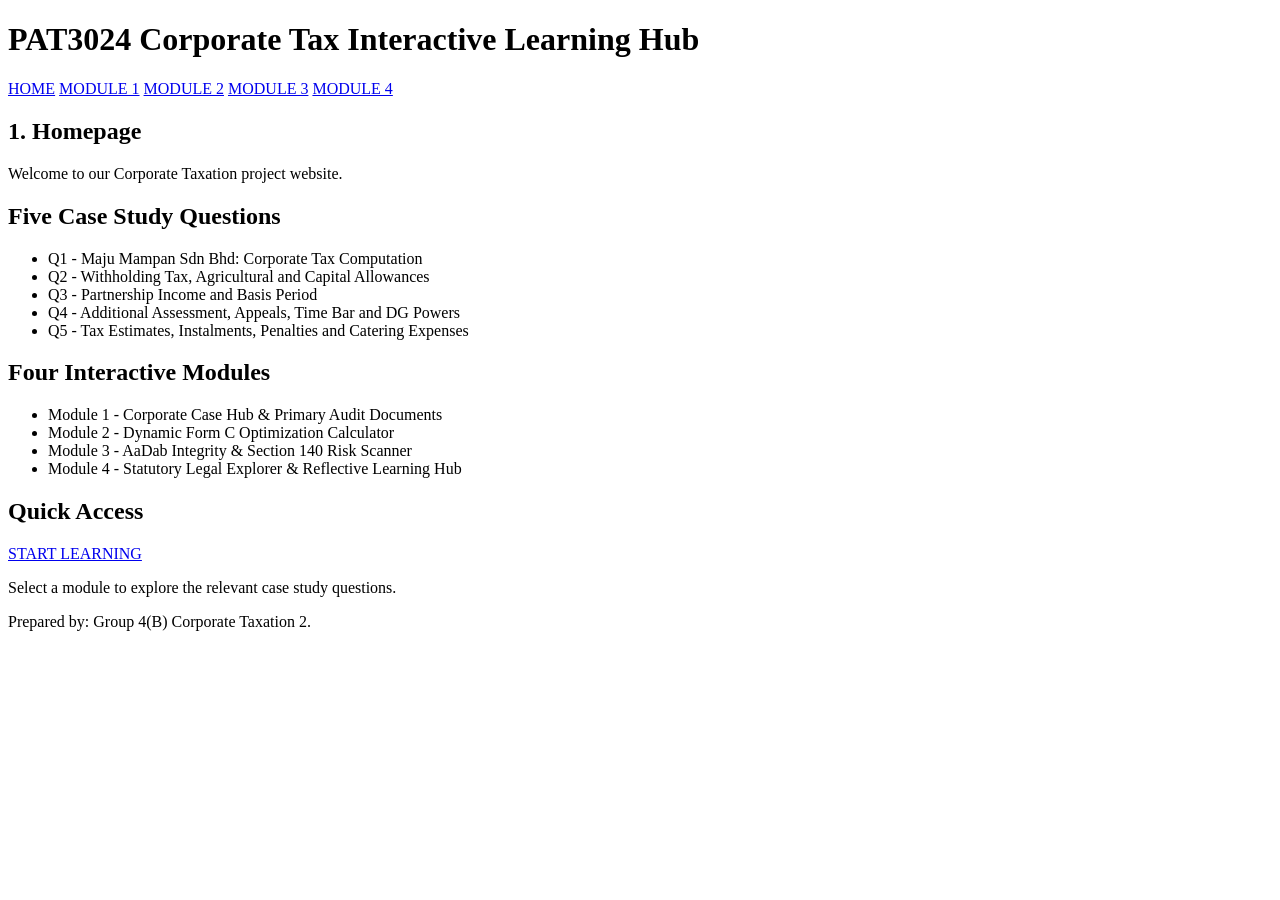
==== index.html @ 054e565c "Create Homepage Structure" ====
<!DOCTYPE html>
<html lang="en">
<head>
    <meta charset="UTF-8">
    <meta name="viewport" content="width=device-width, initial-scale=1.0">

    <title>PAT3024 Corporate Tax Interactive Learning Hub</title>

</head>
<body>

    <!-- Website Header -->
    <header>
        <h1>PAT3024 Corporate Tax Interactive Learning Hub</h1>
    </header>

    <!-- Navigation Menu -->
    <nav>
        <a href="index.html">HOME</a>
        <a href="case-hub.html">MODULE 1</a>
        <a href="calculator.html">MODULE 2</a>
        <a href="risk-scanner.html">MODULE 3</a>
        <a href="legal-explorer.html">MODULE 4</a>
    </nav>

    <!-- Homepage Introduction -->
    <main>

        <section id="welcome">
            <h2>1. Homepage</h2>
            <p>Welcome to our Corporate Taxation project website.</p>
        </section>

        <!-- Five Case Study Questions -->
        <section id="case-questions">
            <h2>Five Case Study Questions</h2>

            <ul>
                <li>Q1 - Maju Mampan Sdn Bhd: Corporate Tax Computation</li>
                <li>Q2 - Withholding Tax, Agricultural and Capital Allowances</li>
                <li>Q3 - Partnership Income and Basis Period</li>
                <li>Q4 - Additional Assessment, Appeals, Time Bar and DG Powers</li>
                <li>Q5 - Tax Estimates, Instalments, Penalties and Catering Expenses</li>
            </ul>
        </section>

        <!-- Four Interactive Modules -->
        <section id="interactive-modules">
            <h2>Four Interactive Modules</h2>

            <ul>
                <li>Module 1 - Corporate Case Hub & Primary Audit Documents</li>
                <li>Module 2 - Dynamic Form C Optimization Calculator</li>
                <li>Module 3 - AaDab Integrity & Section 140 Risk Scanner</li>
                <li>Module 4 - Statutory Legal Explorer & Reflective Learning Hub</li>
            </ul>
        </section>

        <!-- Quick Access -->
        <section id="quick-access">
            <h2>Quick Access</h2>

            <p>
                <a href="case-hub.html">START LEARNING</a>
            </p>

            <p>Select a module to explore the relevant case study questions.</p>
        </section>

    </main>

    <!-- Website Footer -->
    <footer>
        <p>Prepared by: Group 4(B) Corporate Taxation 2.</p>
    </footer>

</body>
</html>
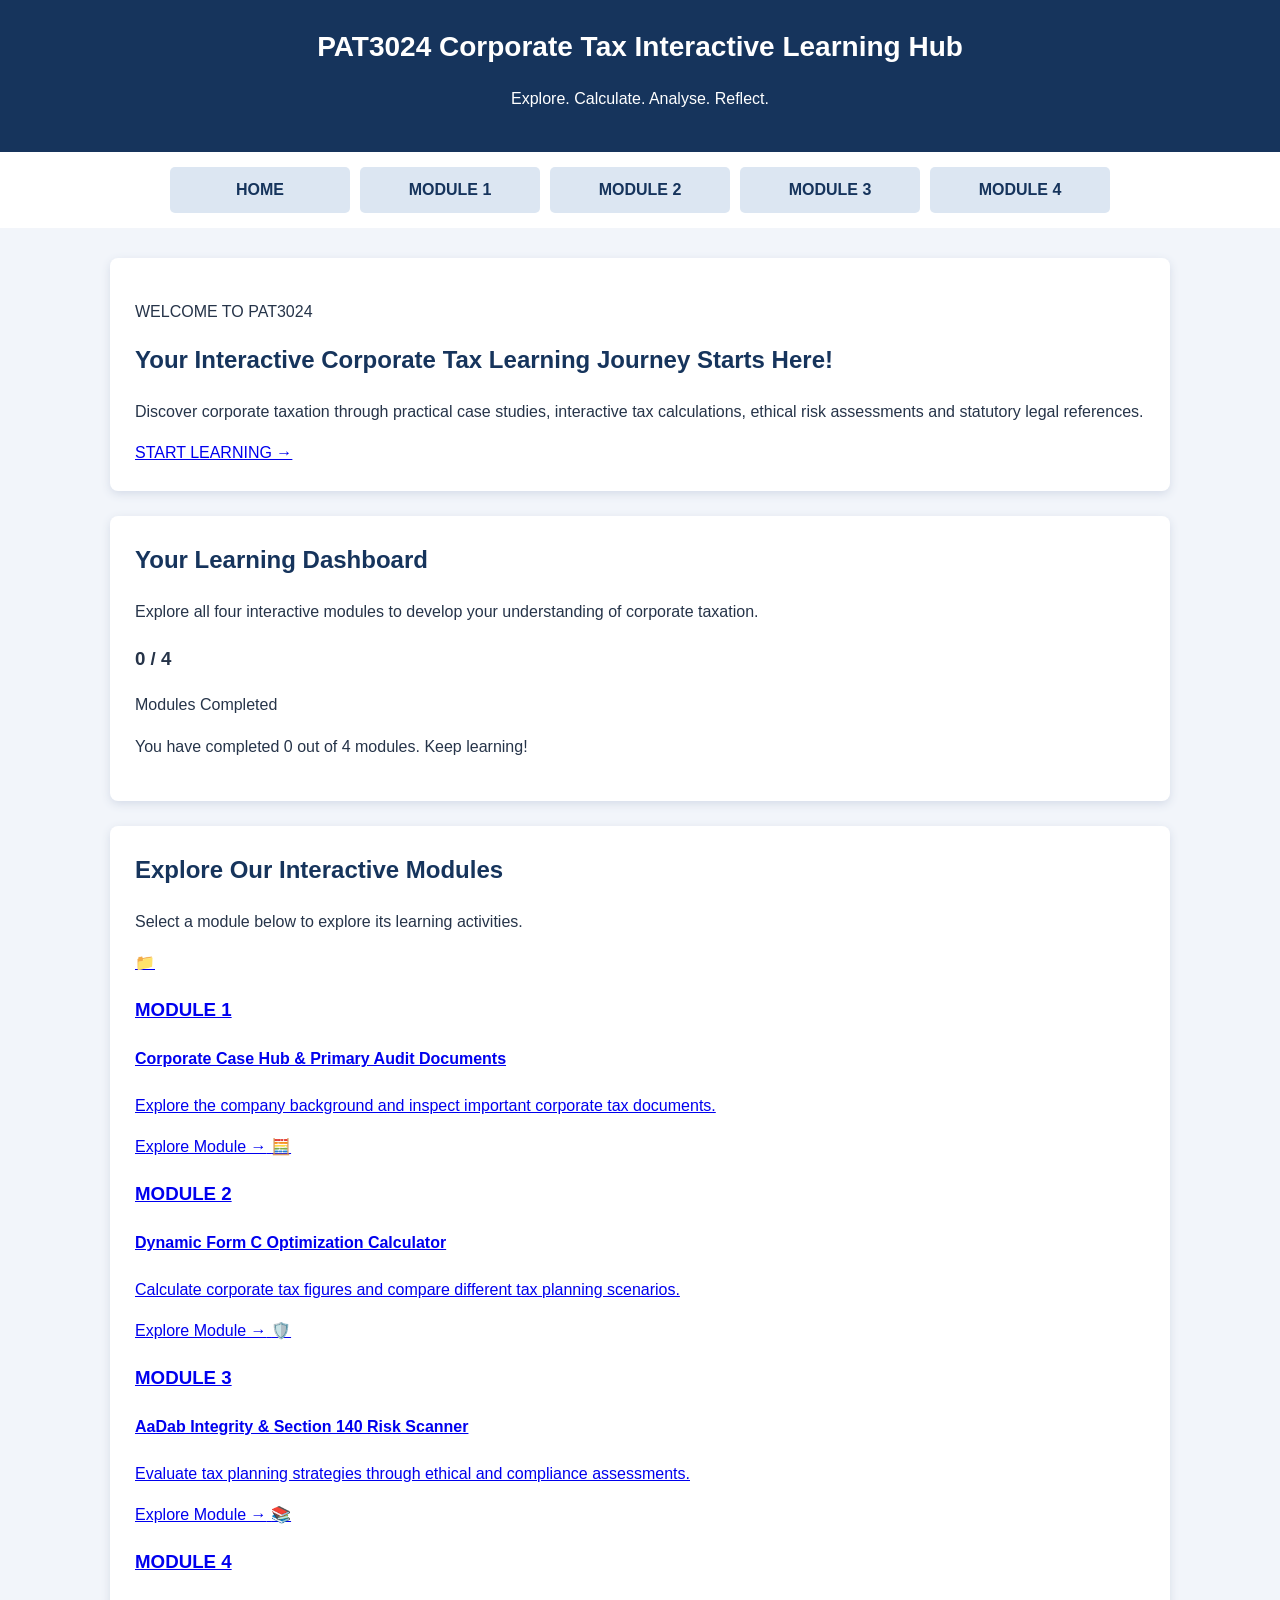
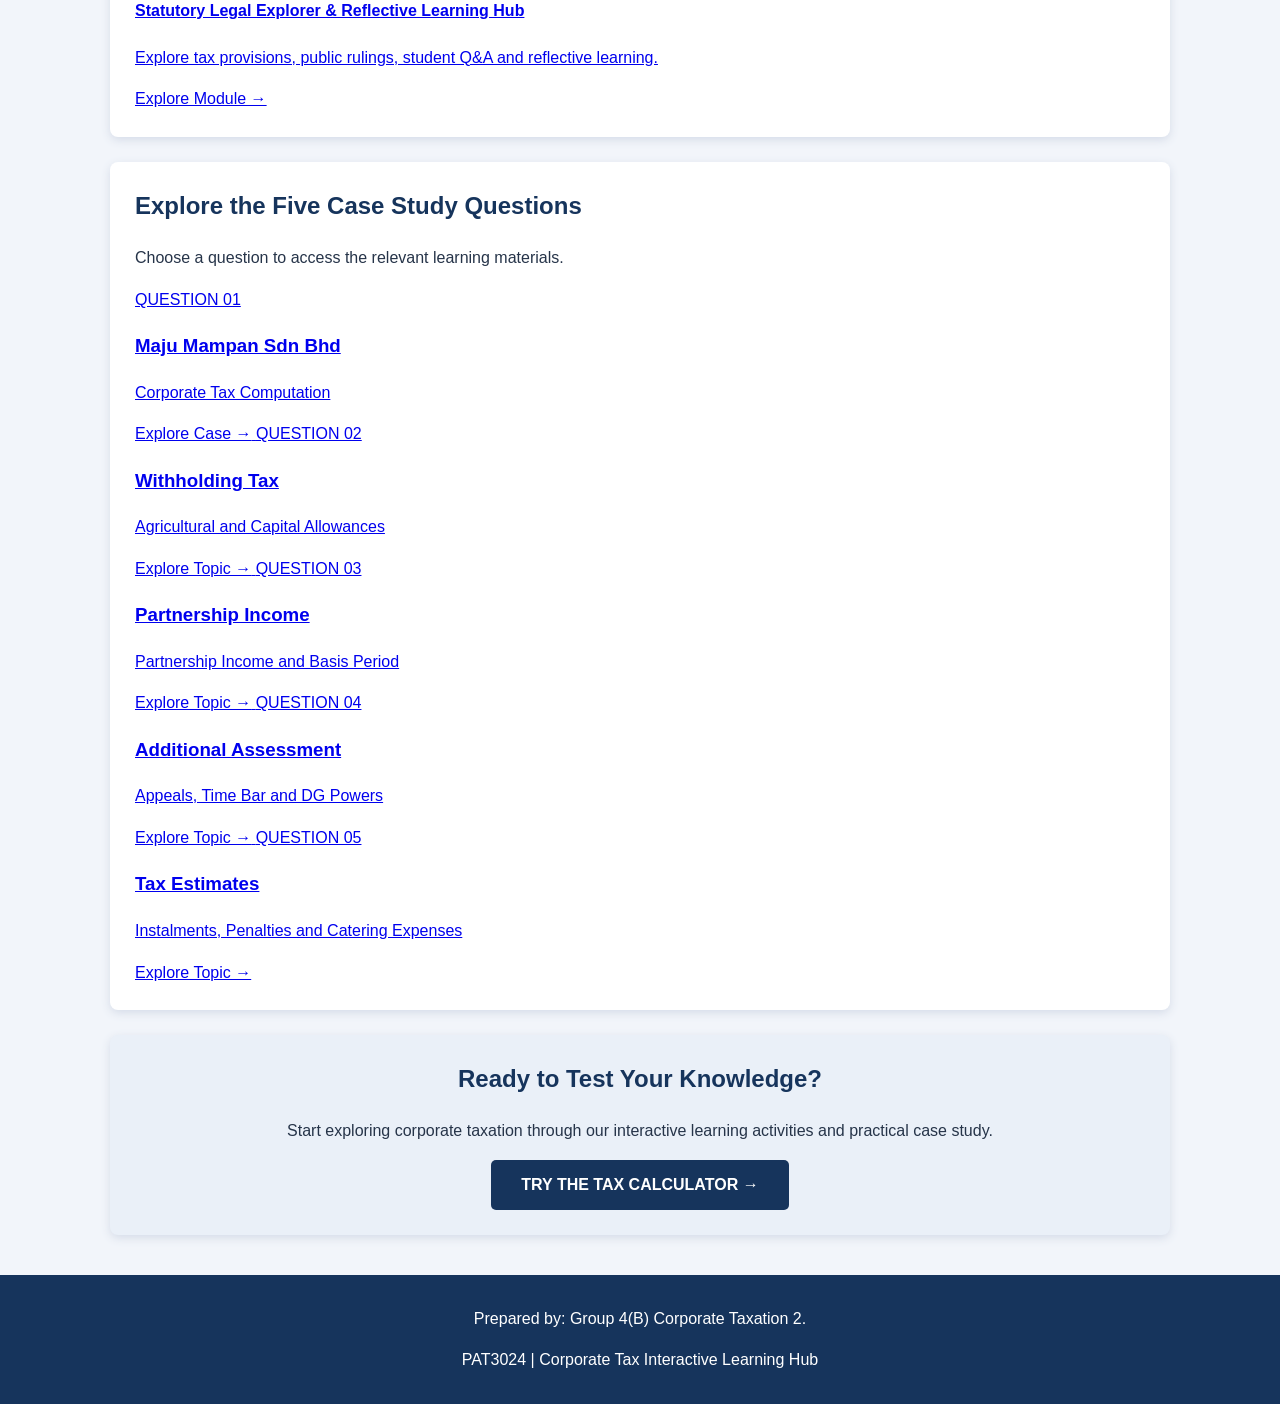
==== commit b82a114e: "Update index.html" ====
--- a/index.html
+++ b/index.html
@@ -6,13 +6,15 @@
     <meta name="viewport" content="width=device-width, initial-scale=1.0">
 
     <title>PAT3024 Corporate Tax Interactive Learning Hub</title>
-
+    <link rel="stylesheet" href="style.css">
 </head>
+
 <body>
 
     <!-- Website Header -->
     <header>
         <h1>PAT3024 Corporate Tax Interactive Learning Hub</h1>
+        <p>Explore. Calculate. Analyse. Reflect.</p>
     </header>
 
     <!-- Navigation Menu -->
@@ -24,56 +26,224 @@
         <a href="legal-explorer.html">MODULE 4</a>
     </nav>
 
-    <!-- Homepage Introduction -->
     <main>
 
-        <section id="welcome">
-            <h2>1. Homepage</h2>
-            <p>Welcome to our Corporate Taxation project website.</p>
-        </section>
+        <!-- Welcome Section -->
+        <section id="welcome" class="hero-section">
+
+            <p class="welcome-label">WELCOME TO PAT3024</p>
+
+            <h2>Your Interactive Corporate Tax Learning Journey Starts Here!</h2>
+
+            <p>
+                Discover corporate taxation through practical case studies,
+                interactive tax calculations, ethical risk assessments and
+                statutory legal references.
+            </p>
+
+            <a href="case-hub.html" class="main-button">
+                START LEARNING →
+            </a>
+
+        </section>
+
+
+        <!-- Learning Progress -->
+        <section id="learning-progress">
+
+            <h2>Your Learning Dashboard</h2>
+
+            <p>Explore all four interactive modules to develop your
+            understanding of corporate taxation.</p>
+
+            <div class="progress-summary">
+
+                <div class="progress-number">
+                    <h3 id="completed-count">0 / 4</h3>
+                    <p>Modules Completed</p>
+                </div>
+
+                <div class="progress-details">
+
+                    <div class="progress-bar">
+                        <div id="progress-fill"></div>
+                    </div>
+
+                    <p id="progress-message">
+                        Your learning journey is waiting to begin!
+                    </p>
+
+                </div>
+
+            </div>
+
+        </section>
+
+
+        <!-- Four Interactive Modules -->
+        <section id="interactive-modules">
+
+            <h2>Explore Our Interactive Modules</h2>
+
+            <p>Select a module below to explore its learning activities.</p>
+
+            <div class="module-grid">
+
+                <a href="case-hub.html" class="module-card">
+                    <span class="module-icon">📁</span>
+                    <h3>MODULE 1</h3>
+                    <h4>Corporate Case Hub & Primary Audit Documents</h4>
+                    <p>Explore the company background and inspect
+                    important corporate tax documents.</p>
+                    <span class="module-link">Explore Module →</span>
+                </a>
+
+
+                <a href="calculator.html" class="module-card">
+                    <span class="module-icon">🧮</span>
+                    <h3>MODULE 2</h3>
+                    <h4>Dynamic Form C Optimization Calculator</h4>
+                    <p>Calculate corporate tax figures and compare
+                    different tax planning scenarios.</p>
+                    <span class="module-link">Explore Module →</span>
+                </a>
+
+
+                <a href="risk-scanner.html" class="module-card">
+                    <span class="module-icon">🛡️</span>
+                    <h3>MODULE 3</h3>
+                    <h4>AaDab Integrity & Section 140 Risk Scanner</h4>
+                    <p>Evaluate tax planning strategies through
+                    ethical and compliance assessments.</p>
+                    <span class="module-link">Explore Module →</span>
+                </a>
+
+
+                <a href="legal-explorer.html" class="module-card">
+                    <span class="module-icon">📚</span>
+                    <h3>MODULE 4</h3>
+                    <h4>Statutory Legal Explorer & Reflective Learning Hub</h4>
+                    <p>Explore tax provisions, public rulings,
+                    student Q&A and reflective learning.</p>
+                    <span class="module-link">Explore Module →</span>
+                </a>
+
+            </div>
+
+        </section>
+
 
         <!-- Five Case Study Questions -->
         <section id="case-questions">
-            <h2>Five Case Study Questions</h2>
-
-            <ul>
-                <li>Q1 - Maju Mampan Sdn Bhd: Corporate Tax Computation</li>
-                <li>Q2 - Withholding Tax, Agricultural and Capital Allowances</li>
-                <li>Q3 - Partnership Income and Basis Period</li>
-                <li>Q4 - Additional Assessment, Appeals, Time Bar and DG Powers</li>
-                <li>Q5 - Tax Estimates, Instalments, Penalties and Catering Expenses</li>
-            </ul>
-        </section>
-
-        <!-- Four Interactive Modules -->
-        <section id="interactive-modules">
-            <h2>Four Interactive Modules</h2>
-
-            <ul>
-                <li>Module 1 - Corporate Case Hub & Primary Audit Documents</li>
-                <li>Module 2 - Dynamic Form C Optimization Calculator</li>
-                <li>Module 3 - AaDab Integrity & Section 140 Risk Scanner</li>
-                <li>Module 4 - Statutory Legal Explorer & Reflective Learning Hub</li>
-            </ul>
-        </section>
+
+            <h2>Explore the Five Case Study Questions</h2>
+
+            <p>Choose a question to access the relevant learning materials.</p>
+
+            <div class="question-grid">
+
+                <a href="case-hub.html" class="question-card">
+                    <span>QUESTION 01</span>
+                    <h3>Maju Mampan Sdn Bhd</h3>
+                    <p>Corporate Tax Computation</p>
+                    <span class="question-link">Explore Case →</span>
+                </a>
+
+                <a href="legal-explorer.html" class="question-card">
+                    <span>QUESTION 02</span>
+                    <h3>Withholding Tax</h3>
+                    <p>Agricultural and Capital Allowances</p>
+                    <span class="question-link">Explore Topic →</span>
+                </a>
+
+                <a href="legal-explorer.html" class="question-card">
+                    <span>QUESTION 03</span>
+                    <h3>Partnership Income</h3>
+                    <p>Partnership Income and Basis Period</p>
+                    <span class="question-link">Explore Topic →</span>
+                </a>
+
+                <a href="legal-explorer.html" class="question-card">
+                    <span>QUESTION 04</span>
+                    <h3>Additional Assessment</h3>
+                    <p>Appeals, Time Bar and DG Powers</p>
+                    <span class="question-link">Explore Topic →</span>
+                </a>
+
+                <a href="legal-explorer.html" class="question-card">
+                    <span>QUESTION 05</span>
+                    <h3>Tax Estimates</h3>
+                    <p>Instalments, Penalties and Catering Expenses</p>
+                    <span class="question-link">Explore Topic →</span>
+                </a>
+
+            </div>
+
+        </section>
+
 
         <!-- Quick Access -->
         <section id="quick-access">
-            <h2>Quick Access</h2>
+
+            <h2>Ready to Test Your Knowledge?</h2>
 
             <p>
-                <a href="case-hub.html">START LEARNING</a>
+                Start exploring corporate taxation through our interactive
+                learning activities and practical case study.
             </p>
 
-            <p>Select a module to explore the relevant case study questions.</p>
+            <a href="calculator.html" class="main-button">
+                TRY THE TAX CALCULATOR →
+            </a>
+
         </section>
 
     </main>
+
 
     <!-- Website Footer -->
     <footer>
         <p>Prepared by: Group 4(B) Corporate Taxation 2.</p>
+        <p>PAT3024 | Corporate Tax Interactive Learning Hub</p>
     </footer>
+
+
+    <!-- Homepage Learning Progress Script -->
+    <script>
+
+        function updateProgress() {
+
+            let completed = JSON.parse(
+                localStorage.getItem("pat3024_completed_modules") || "[]"
+            );
+
+            completed = completed.filter(
+                (module, index, array) =>
+                    ["module1", "module2", "module3", "module4"].includes(module)
+                    && array.indexOf(module) === index
+            );
+
+            const totalModules = 4;
+
+            const percentage = (completed.length / totalModules) * 100;
+
+            document.getElementById("completed-count").textContent =
+                completed.length + " / " + totalModules;
+
+            document.getElementById("progress-fill").style.width =
+                percentage + "%";
+
+            document.getElementById("progress-message").textContent =
+                completed.length === 4
+                    ? "Congratulations! You have completed all four modules!"
+                    : "You have completed " + completed.length +
+                      " out of 4 modules. Keep learning!";
+
+        }
+
+        updateProgress();
+
+    </script>
 
 </body>
 </html>
--- a/style.css
+++ b/style.css
@@ -0,0 +1,618 @@
+
+/* GENERAL WEBSITE DESIGN */
+* {
+    box-sizing: border-box;
+}
+
+body {
+    font-family: Arial, sans-serif;
+    background-color: #f2f5fa;
+    color: #263449;
+    margin: 0;
+    padding: 0;
+    line-height: 1.6;
+}
+
+/* WEBSITE HEADER */
+header {
+    background-color: #16345c;
+    color: white;
+    text-align: center;
+    padding: 25px 15px;
+}
+
+header h1 {
+    margin: 0;
+    font-size: 28px;
+}
+
+/* NAVIGATION MENU */
+nav {
+    display: flex;
+    justify-content: center;
+    flex-wrap: wrap;
+    gap: 10px;
+    padding: 15px;
+    background-color: white;
+}
+
+nav a {
+    background-color: #dce6f2;
+    color: #16345c;
+    text-decoration: none;
+    text-align: center;
+    font-weight: bold;
+    padding: 10px 25px;
+    border-radius: 5px;
+    flex: 1;
+    max-width: 180px;
+}
+
+nav a:hover {
+    background-color: #2475c7;
+    color: white;
+}
+
+/* MAIN CONTENT */
+main {
+    max-width: 1100px;
+    margin: 30px auto;
+    padding: 0 20px;
+}
+
+section {
+    background-color: white;
+    padding: 25px;
+    margin-bottom: 25px;
+    border-radius: 8px;
+    box-shadow: 0 3px 10px #d5dce8;
+}
+
+h2 {
+    color: #16345c;
+    margin-top: 0;
+}
+
+/* CASE STUDY AND MODULE LISTS */
+ul {
+    padding-left: 25px;
+}
+
+li {
+    margin-bottom: 12px;
+}
+
+/* QUICK ACCESS */
+#quick-access {
+    background-color: #eaf0f8;
+    text-align: center;
+}
+
+#quick-access a {
+    display: inline-block;
+    background-color: #16345c;
+    color: white;
+    text-decoration: none;
+    padding: 12px 30px;
+    border-radius: 5px;
+    font-weight: bold;
+}
+
+#quick-access a:hover {
+    background-color: #2475c7;
+}
+
+/* WEBSITE FOOTER */
+footer {
+    background-color: #16345c;
+    color: white;
+    text-align: center;
+    padding: 15px;
+    margin-top: 40px;
+}
+
+/* MOBILE RESPONSIVE DESIGN */
+@media (max-width: 600px) {
+    header h1 {
+        font-size: 21px;
+    }
+
+    nav {
+        flex-direction: column;
+        align-items: stretch;
+    }
+
+    nav a {
+        max-width: none;
+    }
+
+    main {
+        padding: 0 12px;
+    }
+
+    section {
+        padding: 18px;
+    }
+}
+
+/* MODULE 1 - PRIMARY AUDIT DOCUMENT CARDS */
+
+#module-intro {
+    text-align: center;
+}
+
+#module-intro h2 {
+    font-size: 24px;
+}
+
+#company-background h3 {
+    color: #2475c7;
+    margin-bottom: 15px;
+}
+
+.document-list {
+    display: grid;
+    grid-template-columns: repeat(2, 1fr);
+    gap: 20px;
+    margin-top: 25px;
+}
+
+.document-card {
+    background-color: #f2f6fc;
+    border: 1px solid #d5dce8;
+    border-left: 5px solid #16345c;
+    border-radius: 8px;
+    padding: 20px;
+}
+
+.document-card h3 {
+    color: #16345c;
+    margin-top: 0;
+}
+
+.document-card p {
+    line-height: 1.6;
+}
+
+.document-status {
+    color: #64748b;
+    font-size: 13px;
+    font-style: italic;
+    margin-bottom: 0;
+}
+
+/* MODULE 1 - MOBILE LAYOUT */
+
+@media (max-width: 600px) {
+    .document-list {
+        grid-template-columns: 1fr;
+    }
+}
+
+/* INTERACTIVE FINANCIAL STATEMENT */
+
+.document-card summary {
+    cursor: pointer;
+    list-style: none;
+}
+
+.document-card summary::-webkit-details-marker {
+    display: none;
+}
+
+.document-card summary h3 {
+    margin-top: 0;
+}
+
+.document-card summary:hover h3 {
+    color: #2475c7;
+}
+
+.document-card[open] {
+    grid-column: 1 / -1;
+}
+
+.financial-table {
+    width: 100%;
+    border-collapse: collapse;
+    margin-top: 15px;
+    background-color: white;
+}
+
+.financial-table th,
+.financial-table td {
+    border: 1px solid #d5dce8;
+    padding: 10px;
+    text-align: left;
+}
+
+.financial-table th {
+    background-color: #16345c;
+    color: white;
+}
+
+/* MODULE 2 - TAX CALCULATOR */
+
+#tax-input label {
+    display: block;
+    font-weight: bold;
+    margin-top: 18px;
+    margin-bottom: 8px;
+}
+
+#tax-input input {
+    display: block;
+    width: 100%;
+    max-width: 450px;
+    padding: 12px;
+    border: 1px solid #cbd5e1;
+    border-radius: 6px;
+    font-size: 15px;
+    box-sizing: border-box;
+}
+
+#tax-input h3 {
+    margin-top: 28px;
+    color: #16345c;
+}
+
+#tax-input button {
+    margin-top: 25px;
+    padding: 13px 25px;
+    background-color: #16345c;
+    color: white;
+    border: none;
+    border-radius: 6px;
+    font-weight: bold;
+    cursor: pointer;
+}
+
+#tax-input button:hover {
+    background-color: #2475c7;
+}
+
+#calculation-result {
+    margin-top: 30px;
+    padding: 20px;
+    background-color: #eef4fb;
+    border-radius: 8px;
+}
+
+
+.financial-table td:last-child,
+.financial-table th:last-child {
+    text-align: right;
+}
+
+
+/* MODULE 2 - TAX SCENARIO COMPARISON */
+
+.scenario-comparison {
+    display: grid;
+    grid-template-columns: repeat(2, minmax(0, 1fr));
+    gap: 20px;
+    margin-top: 20px;
+    align-items: stretch;
+}
+
+.scenario-card {
+    background-color: #ffffff;
+    border: 1px solid #d5dce8;
+    border-top: 5px solid #16345c;
+    border-radius: 10px;
+    padding: 25px;
+    box-shadow: 0 3px 8px rgba(0, 0, 0, 0.08);
+    min-width: 0;
+}
+
+.scenario-card h3 {
+    color: #16345c;
+    margin-top: 0;
+    margin-bottom: 20px;
+}
+
+.scenario-card h2 {
+    color: #16345c;
+    font-size: 24px;
+}
+
+.scenario-card hr {
+    border: 0;
+    border-top: 1px solid #d5dce8;
+    margin: 20px 0;
+}
+
+/* Mobile layout */
+@media screen and (max-width: 768px) {
+    .scenario-comparison {
+        grid-template-columns: 1fr;
+    }
+}
+
+
+/* =====================================
+   MODULE 2 - ACCOUNTING STYLE TAX TABLE
+===================================== */
+
+/* Side-by-side scenario layout */
+.scenario-comparison {
+    display: grid;
+    grid-template-columns: repeat(2, minmax(0, 1fr));
+    gap: 20px;
+    align-items: stretch;
+}
+
+/* Scenario cards */
+.scenario-card {
+    background-color: #ffffff;
+    border: 1px solid #d5dce8;
+    border-top: 5px solid #16345c;
+    border-radius: 10px;
+    padding: 25px;
+    box-shadow: 0 3px 8px rgba(0, 0, 0, 0.08);
+    min-width: 0;
+    overflow: hidden;
+}
+
+.scenario-card h3 {
+    color: #16345c;
+    margin-bottom: 25px;
+}
+
+/* Tax computation table */
+.tax-computation-table {
+    width: 100%;
+    border-collapse: collapse;
+    table-layout: fixed;
+    background-color: #ffffff;
+    margin-top: 15px;
+}
+
+/* Column widths */
+.tax-computation-table th:first-child,
+.tax-computation-table td:first-child {
+    width: 68%;
+    text-align: left;
+    overflow-wrap: break-word;
+}
+
+.tax-computation-table th:last-child,
+.tax-computation-table td:last-child {
+    width: 32%;
+    text-align: right;
+    white-space: nowrap;
+}
+
+/* Table headings */
+.tax-computation-table th {
+    background-color: #e8eef7;
+    color: #16345c;
+    padding: 12px 8px;
+    border-bottom: 2px solid #16345c;
+}
+
+/* Table cells */
+.tax-computation-table td {
+    padding: 11px 8px;
+    border-bottom: 1px solid #d5dce8;
+    vertical-align: top;
+    line-height: 1.5;
+}
+
+/* Subtotals */
+.tax-computation-table .subtotal-row td {
+    border-top: 1px solid #16345c;
+    font-weight: bold;
+}
+
+/* Important totals */
+.tax-computation-table .total-row td {
+    font-weight: bold;
+    border-top: 1px solid #16345c;
+}
+
+/* Final tax figures */
+.tax-computation-table .final-row td {
+    font-weight: bold;
+    background-color: #e8eef7;
+    border-top: 2px solid #16345c;
+    border-bottom: 2px solid #16345c;
+}
+
+/* Responsive layout for smaller screens */
+@media screen and (max-width: 850px) {
+    .scenario-comparison {
+        grid-template-columns: 1fr;
+    }
+
+    .scenario-card {
+        padding: 18px;
+    }
+}
+
+@media screen and (max-width: 480px) {
+    .tax-computation-table {
+        font-size: 13px;
+    }
+
+    .tax-computation-table th,
+    .tax-computation-table td {
+        padding: 8px 5px;
+    }
+}
+
+/* MODULE 3 - RISK ASSESSMENT */
+
+.risk-question {
+    background-color: #f4f7fc;
+    border: 1px solid #d5dfed;
+    border-left: 5px solid #16345c;
+    border-radius: 8px;
+    padding: 18px 20px;
+    margin: 18px 0;
+}
+
+.risk-question label {
+    display: block;
+    font-weight: bold;
+    color: #16345c;
+    margin-bottom: 12px;
+    line-height: 1.6;
+}
+
+.risk-question select {
+    width: 100%;
+    max-width: 250px;
+    padding: 10px;
+    border: 1px solid #b8c7dc;
+    border-radius: 5px;
+    background-color: white;
+    font-size: 15px;
+}
+
+#risk-assessment button {
+    background-color: #16345c;
+    color: white;
+    border: none;
+    border-radius: 6px;
+    padding: 13px 25px;
+    font-size: 15px;
+    font-weight: bold;
+    cursor: pointer;
+    margin-top: 10px;
+}
+
+#risk-assessment button:hover {
+    background-color: #2475c7;
+}
+
+#risk-result {
+    background-color: #eef4fb;
+    border-radius: 8px;
+    padding: 20px;
+    margin-top: 25px;
+    border: 1px solid #d5dfed;
+}
+
+/* =====================================
+   MODULE 3 - AADAB ETHICAL INDEX
+===================================== */
+
+/* Ethical Index Section */
+#ethical-index {
+    margin-top: 25px;
+}
+
+#ethical-index h2 {
+    color: #16345c;
+}
+
+#ethical-index > p {
+    line-height: 1.7;
+}
+
+/* Ethical Index Questions */
+#ethical-index .risk-question {
+    background-color: #f4f7fc;
+    border: 1px solid #d5dfed;
+    border-left: 5px solid #2475c7;
+    border-radius: 8px;
+    padding: 18px 20px;
+    margin: 18px 0;
+}
+
+#ethical-index .risk-question label {
+    display: block;
+    font-weight: bold;
+    color: #16345c;
+    margin-bottom: 8px;
+}
+
+#ethical-index .risk-question p {
+    margin-top: 5px;
+    margin-bottom: 12px;
+}
+
+#ethical-index .risk-question select {
+    width: 100%;
+    max-width: 250px;
+    padding: 10px;
+    border: 1px solid #b8c7dc;
+    border-radius: 5px;
+    background-color: white;
+    font-size: 15px;
+}
+
+/* Ethical Index Button */
+#ethical-index button {
+    background-color: #16345c;
+    color: white;
+    border: none;
+    border-radius: 6px;
+    padding: 13px 25px;
+    font-size: 15px;
+    font-weight: bold;
+    cursor: pointer;
+    margin-top: 10px;
+    transition: background-color 0.3s ease;
+}
+
+#ethical-index button:hover {
+    background-color: #2475c7;
+}
+
+/* Risk Assessment Results */
+#risk-result,
+#ethical-result {
+    background-color: #eef4fb;
+    border: 1px solid #d5dfed;
+    border-radius: 8px;
+    padding: 22px;
+    margin-top: 25px;
+}
+
+#risk-result h3,
+#ethical-result h3 {
+    color: #16345c;
+    margin-top: 0;
+}
+
+/* Ethical Index Main Score */
+#ethical-result h2 {
+    color: #16345c;
+    font-size: 36px;
+    margin: 15px 0;
+}
+
+/* Result Text */
+#risk-result p,
+#ethical-result p {
+    line-height: 1.7;
+}
+
+/* Module 3 Responsive Design */
+@media screen and (max-width: 600px) {
+
+    .risk-question {
+        padding: 15px;
+    }
+
+    .risk-question select {
+        width: 100%;
+    }
+
+    #risk-assessment button,
+    #ethical-index button {
+        width: 100%;
+    }
+
+    #risk-result,
+    #ethical-result {
+        padding: 16px;
+    }
+
+    #ethical-result h2 {
+        font-size: 30px;
+    }
+}
+
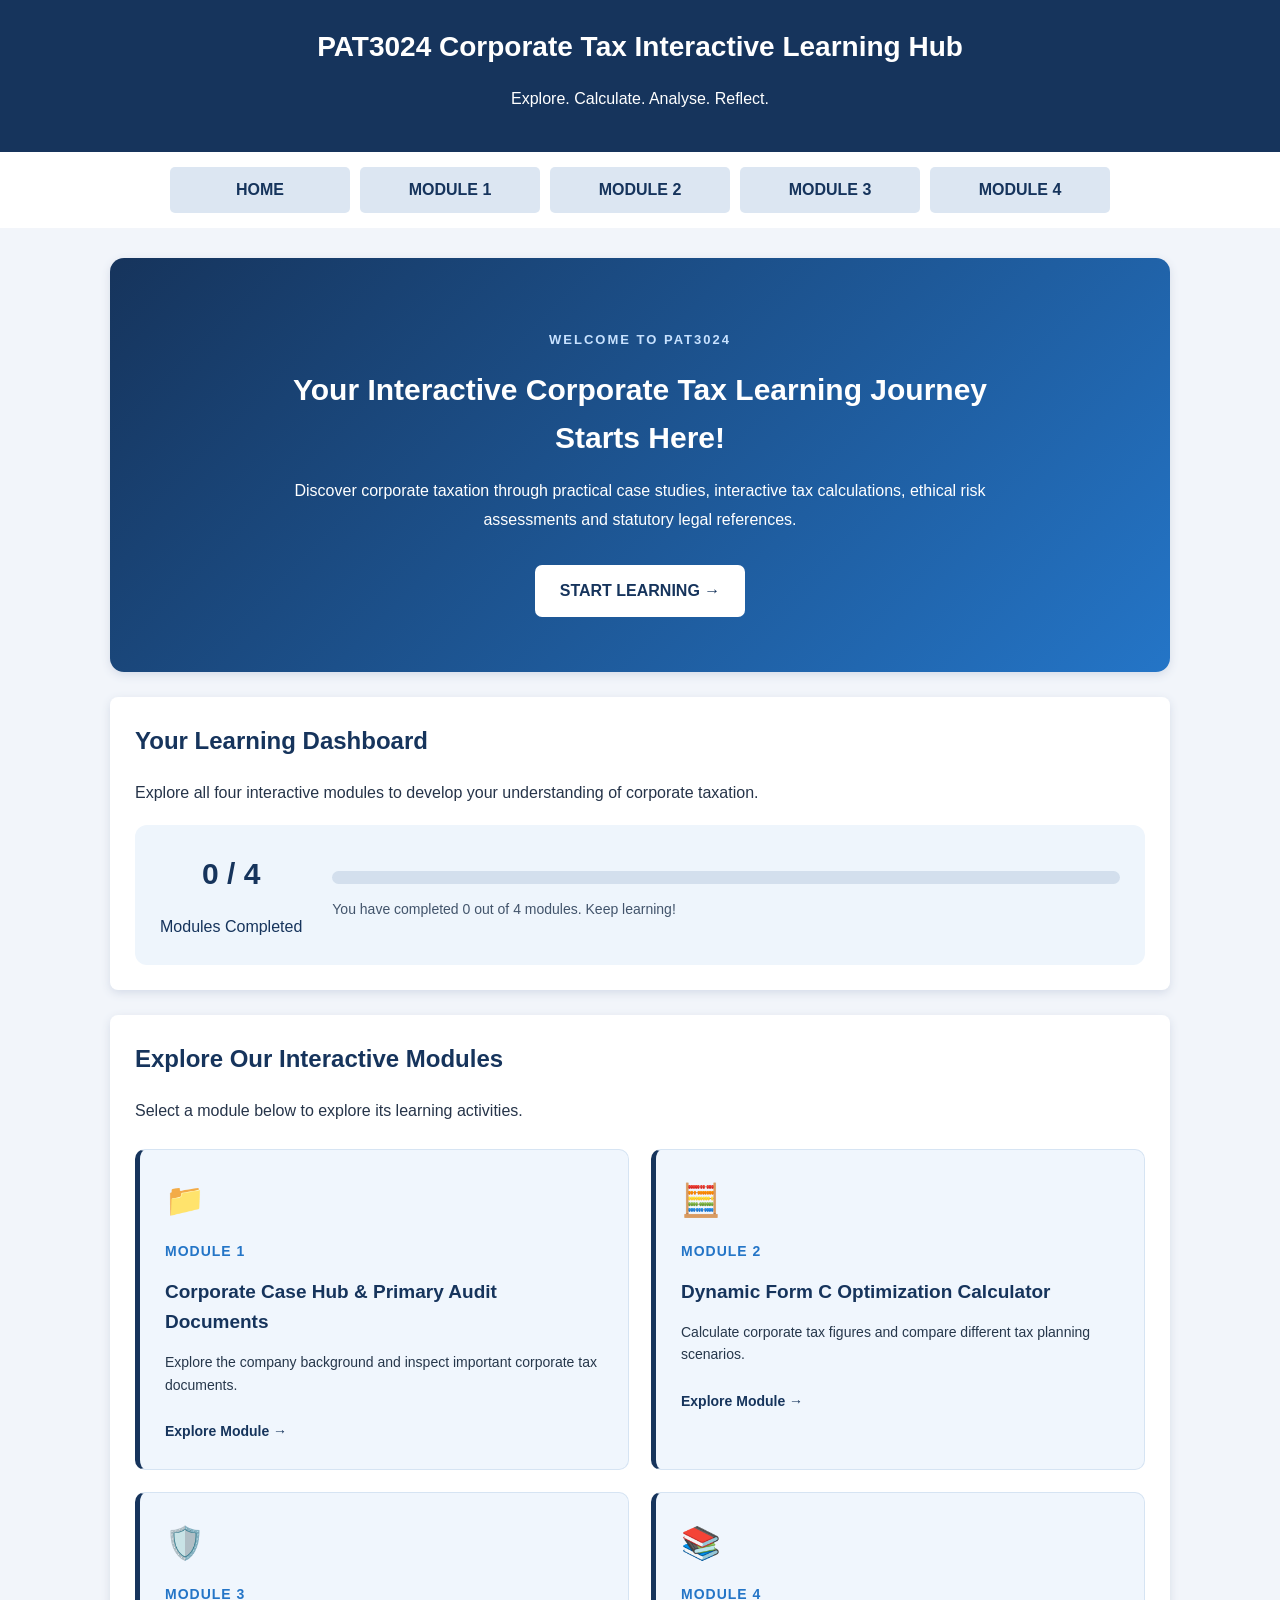
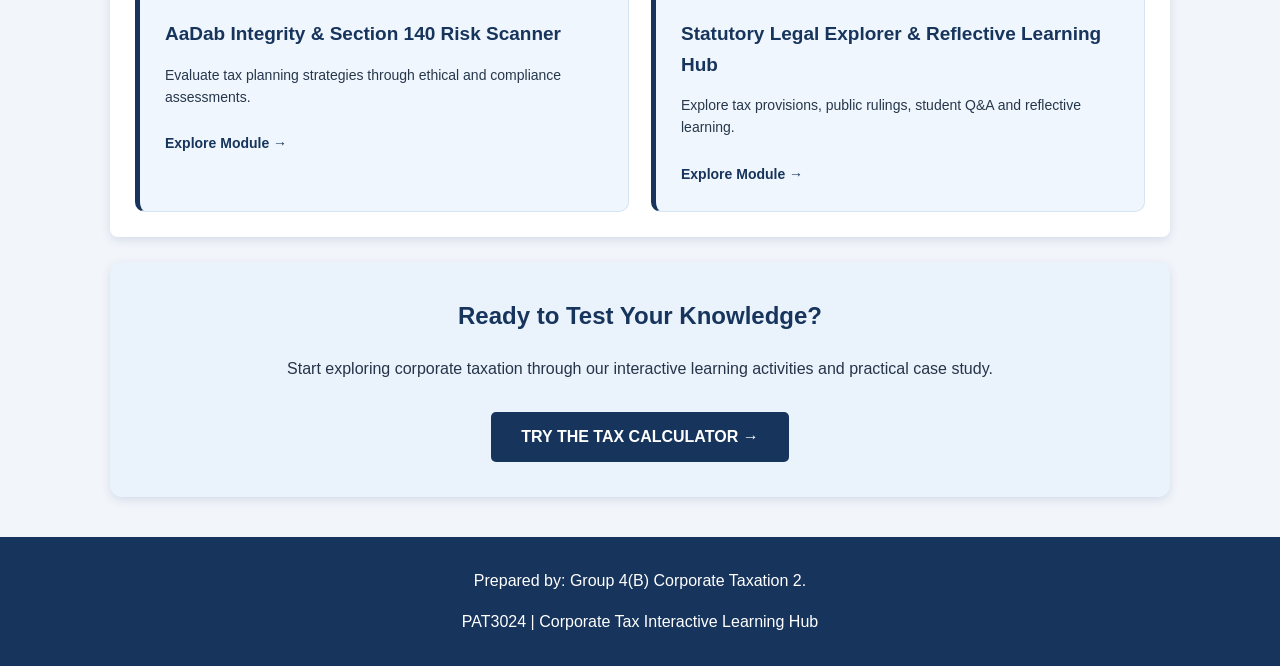
==== commit 470286f7: "Update index.html" ====
--- a/index.html
+++ b/index.html
@@ -132,56 +132,6 @@
 
         </section>
 
-
-        <!-- Five Case Study Questions -->
-        <section id="case-questions">
-
-            <h2>Explore the Five Case Study Questions</h2>
-
-            <p>Choose a question to access the relevant learning materials.</p>
-
-            <div class="question-grid">
-
-                <a href="case-hub.html" class="question-card">
-                    <span>QUESTION 01</span>
-                    <h3>Maju Mampan Sdn Bhd</h3>
-                    <p>Corporate Tax Computation</p>
-                    <span class="question-link">Explore Case →</span>
-                </a>
-
-                <a href="legal-explorer.html" class="question-card">
-                    <span>QUESTION 02</span>
-                    <h3>Withholding Tax</h3>
-                    <p>Agricultural and Capital Allowances</p>
-                    <span class="question-link">Explore Topic →</span>
-                </a>
-
-                <a href="legal-explorer.html" class="question-card">
-                    <span>QUESTION 03</span>
-                    <h3>Partnership Income</h3>
-                    <p>Partnership Income and Basis Period</p>
-                    <span class="question-link">Explore Topic →</span>
-                </a>
-
-                <a href="legal-explorer.html" class="question-card">
-                    <span>QUESTION 04</span>
-                    <h3>Additional Assessment</h3>
-                    <p>Appeals, Time Bar and DG Powers</p>
-                    <span class="question-link">Explore Topic →</span>
-                </a>
-
-                <a href="legal-explorer.html" class="question-card">
-                    <span>QUESTION 05</span>
-                    <h3>Tax Estimates</h3>
-                    <p>Instalments, Penalties and Catering Expenses</p>
-                    <span class="question-link">Explore Topic →</span>
-                </a>
-
-            </div>
-
-        </section>
-
-
         <!-- Quick Access -->
         <section id="quick-access">
 
--- a/style.css
+++ b/style.css
@@ -611,8 +611,3361 @@
         padding: 16px;
     }
 
+}
+
+/* =========================================
+   HOMEPAGE - INTERACTIVE LEARNING DASHBOARD
+========================================= */
+
+/* Welcome Hero Section */
+.hero-section {
+    background: linear-gradient(135deg, #16345c, #2475c7);
+    color: white;
+    text-align: center;
+    padding: 55px 35px;
+    border-radius: 14px;
+    margin-bottom: 25px;
+}
+
+.hero-section .welcome-label {
+    color: #c8e2ff;
+    font-weight: bold;
+    letter-spacing: 2px;
+    font-size: 13px;
+}
+
+.hero-section h2 {
+    color: white;
+    font-size: 30px;
+    margin: 15px auto;
+    max-width: 750px;
+}
+
+.hero-section p {
+    line-height: 1.8;
+    max-width: 700px;
+    margin: 15px auto;
+}
+
+.main-button {
+    display: inline-block;
+    background-color: white;
+    color: #16345c;
+    padding: 13px 25px;
+    margin-top: 15px;
+    border-radius: 7px;
+    text-decoration: none;
+    font-weight: bold;
+    transition: 0.3s;
+}
+
+.main-button:hover {
+    background-color: #dcecff;
+    transform: translateY(-3px);
+}
+
+
+/* Learning Progress Dashboard */
+.progress-summary {
+    display: flex;
+    align-items: center;
+    gap: 30px;
+    background-color: #eef5fc;
+    padding: 25px;
+    border-radius: 12px;
+    margin-top: 20px;
+}
+
+.progress-number {
+    min-width: 140px;
+    text-align: center;
+    color: #16345c;
+}
+
+.progress-number h3 {
+    font-size: 30px;
+    margin: 0;
+}
+
+.progress-number p {
+    margin-bottom: 0;
+}
+
+.progress-details {
+    flex: 1;
+}
+
+.progress-bar {
+    width: 100%;
+    height: 13px;
+    background-color: #d3dfed;
+    border-radius: 20px;
+    overflow: hidden;
+}
+
+#progress-fill {
+    width: 0%;
+    height: 100%;
+    background: linear-gradient(90deg, #2475c7, #55a6e8);
+    border-radius: 20px;
+    transition: width 0.6s ease;
+}
+
+#progress-message {
+    color: #42546b;
+    font-size: 14px;
+    margin-bottom: 0;
+}
+
+
+/* Interactive Module Cards */
+.module-grid {
+    display: grid;
+    grid-template-columns: repeat(2, 1fr);
+    gap: 22px;
+    margin-top: 25px;
+}
+
+.module-card {
+    display: block;
+    background-color: #f0f6fd;
+    border: 1px solid #d6e4f3;
+    border-left: 5px solid #16345c;
+    border-radius: 10px;
+    padding: 25px;
+    text-decoration: none;
+    color: #26374b;
+    transition: 0.3s ease;
+}
+
+.module-card:hover {
+    transform: translateY(-6px);
+    box-shadow: 0 8px 20px rgba(22, 52, 92, 0.15);
+    border-left-color: #2475c7;
+    background-color: #e4f0fc;
+}
+
+.module-icon {
+    font-size: 32px;
+}
+
+.module-card h3 {
+    color: #2475c7;
+    font-size: 14px;
+    letter-spacing: 1px;
+}
+
+.module-card h4 {
+    color: #16345c;
+    font-size: 19px;
+    margin: 10px 0;
+}
+
+.module-card p {
+    line-height: 1.6;
+    font-size: 14px;
+}
+
+.module-link {
+    display: inline-block;
+    margin-top: 10px;
+    color: #16345c;
+    font-weight: bold;
+    font-size: 14px;
+}
+
+
+/* Case Study Question Cards */
+.question-grid {
+    display: grid;
+    grid-template-columns: repeat(2, 1fr);
+    gap: 18px;
+    margin-top: 25px;
+}
+
+.question-card {
+    display: block;
+    background-color: white;
+    border: 1px solid #d5dfeb;
+    border-radius: 10px;
+    padding: 22px;
+    text-decoration: none;
+    color: #26374b;
+    transition: 0.3s ease;
+}
+
+.question-card:hover {
+    background-color: #eef5fc;
+    transform: translateY(-4px);
+    box-shadow: 0 6px 15px rgba(22, 52, 92, 0.12);
+}
+
+.question-card > span:first-child {
+    color: #2475c7;
+    font-size: 12px;
+    font-weight: bold;
+    letter-spacing: 1px;
+}
+
+.question-card h3 {
+    color: #16345c;
+    margin-bottom: 8px;
+}
+
+.question-card p {
+    font-size: 14px;
+    line-height: 1.5;
+}
+
+.question-link {
+    display: inline-block;
+    color: #2475c7;
+    font-weight: bold;
+    font-size: 14px;
+    margin-top: 8px;
+}
+
+
+/* Homepage Quick Access */
+#quick-access {
+    text-align: center;
+    background-color: #eaf2fc;
+    border-radius: 12px;
+    padding: 35px 20px;
+}
+
+#quick-access h2 {
+    color: #16345c;
+}
+
+
+
+/* =========================================
+   HOMEPAGE RESPONSIVE DESIGN
+========================================= */
+
+@media screen and (max-width: 700px) {
+
+    .hero-section {
+        padding: 35px 20px;
+    }
+
+    .hero-section h2 {
+        font-size: 23px;
+    }
+
+    .progress-summary {
+        flex-direction: column;
+        gap: 15px;
+    }
+
+    .progress-details {
+        width: 100%;
+    }
+
+    .module-grid,
+    .question-grid {
+        grid-template-columns: 1fr;
+    }
+
     #ethical-result h2 {
         font-size: 30px;
     }
-}
-
+
+}
+/* =========================================
+   MODULE 1 - CORPORATE CASE HUB DESIGN
+========================================= */
+
+/* Module Introduction */
+#module-intro {
+    background: linear-gradient(135deg, #16345c, #2475c7);
+    color: white;
+    text-align: center;
+    padding: 45px 30px;
+    border-radius: 14px;
+}
+
+#module-intro h2 {
+    color: white;
+    font-size: 27px;
+    margin-bottom: 15px;
+}
+
+#module-intro p {
+    color: #e8f2ff;
+    max-width: 750px;
+    margin: 0 auto 20px;
+}
+
+
+/* Module Completion Button */
+.completion-control {
+    margin-top: 25px;
+}
+
+.completion-button {
+    background-color: white;
+    color: #16345c;
+    border: none;
+    border-radius: 7px;
+    padding: 13px 25px;
+    font-size: 15px;
+    font-weight: bold;
+    cursor: pointer;
+    transition: 0.3s ease;
+}
+
+.completion-button:hover {
+    background-color: #dcecff;
+    transform: translateY(-2px);
+}
+
+#module1-status {
+    color: #e8f2ff;
+    margin-top: 15px;
+    margin-bottom: 0;
+}
+
+
+/* Case Study 2 - Company Profile */
+#company-background {
+    border-top: 5px solid #2475c7;
+}
+
+#company-background h2 {
+    font-size: 25px;
+}
+
+#company-background h3 {
+    color: #2475c7;
+    font-size: 21px;
+    margin-top: 15px;
+}
+
+#company-background p {
+    line-height: 1.8;
+}
+
+
+/* Primary Audit Documents */
+#audit-documents {
+    border-top: 5px solid #16345c;
+}
+
+#audit-documents > p {
+    color: #52647a;
+    margin-bottom: 20px;
+}
+
+
+/* Document Card Hover Effect */
+.document-card {
+    transition: 0.3s ease;
+}
+
+.document-card:hover {
+    box-shadow: 0 6px 16px rgba(22, 52, 92, 0.10);
+    border-left-color: #2475c7;
+}
+
+.document-card summary {
+    padding: 5px;
+}
+
+.document-card summary h3 {
+    font-size: 18px;
+    margin-bottom: 10px;
+}
+
+.document-card summary p {
+    margin-bottom: 10px;
+}
+
+
+/* Expandable Document Details */
+.document-card[open] {
+    background-color: #f7faff;
+}
+
+.document-card[open] summary {
+    border-bottom: 1px solid #d5dce8;
+    padding-bottom: 15px;
+    margin-bottom: 15px;
+}
+
+
+/* Supporting Notes 1-14 */
+#supporting-notes {
+    border-top: 5px solid #2475c7;
+}
+
+#supporting-notes > p {
+    color: #52647a;
+    margin-bottom: 20px;
+}
+
+#supporting-notes .document-card {
+    display: block;
+    margin-bottom: 12px;
+    padding: 0;
+    overflow: hidden;
+    background-color: #f2f6fc;
+    border: 1px solid #d5dce8;
+    border-left: 5px solid #16345c;
+    border-radius: 8px;
+}
+
+#supporting-notes .document-card summary {
+    padding: 17px 20px;
+    color: #16345c;
+    font-weight: bold;
+    font-size: 16px;
+    cursor: pointer;
+    transition: 0.3s ease;
+}
+
+#supporting-notes .document-card summary:hover {
+    background-color: #e4effc;
+    color: #2475c7;
+}
+
+#supporting-notes .document-card[open] {
+    background-color: white;
+    border-left-color: #2475c7;
+}
+
+#supporting-notes .document-card[open] summary {
+    background-color: #eaf2fc;
+    border-bottom: 1px solid #d5dce8;
+    margin-bottom: 15px;
+}
+
+#supporting-notes .document-card > p,
+#supporting-notes .document-card > table {
+    margin-left: 20px;
+    margin-right: 20px;
+}
+
+#supporting-notes .document-card > p:last-child {
+    margin-bottom: 20px;
+}
+
+#supporting-notes .financial-table {
+    width: calc(100% - 40px);
+    margin-top: 15px;
+    margin-bottom: 20px;
+}
+
+
+/* Case Study Question Index */
+#question-index {
+    border-top: 5px solid #16345c;
+}
+
+#question-index li {
+    padding: 8px 0;
+    border-bottom: 1px solid #e5eaf1;
+}
+
+
+/* Module 1 Responsive Design */
+@media screen and (max-width: 700px) {
+
+    #module-intro {
+        padding: 30px 20px;
+    }
+
+    #module-intro h2 {
+        font-size: 22px;
+    }
+
+    .completion-button {
+        width: 100%;
+    }
+
+    #supporting-notes .document-card summary {
+        padding: 15px;
+        font-size: 15px;
+    }
+
+    #supporting-notes .financial-table {
+        font-size: 13px;
+    }
+
+    #supporting-notes .financial-table th,
+    #supporting-notes .financial-table td {
+        padding: 8px 6px;
+    }
+
+}
+
+/* =========================================
+   MODULE 1 - CONTINUE TO MODULE 2
+========================================= */
+
+#continue-to-module-2 {
+    background: linear-gradient(135deg, #eaf2fc, #dcecff);
+    text-align: center;
+    padding: 40px 30px;
+    border-top: 5px solid #2475c7;
+    border-radius: 12px;
+}
+
+#continue-to-module-2 h2 {
+    color: #16345c;
+    font-size: 25px;
+    margin-bottom: 15px;
+}
+
+#continue-to-module-2 p {
+    color: #42546b;
+    max-width: 750px;
+    margin: 0 auto 20px;
+    line-height: 1.8;
+}
+
+#continue-to-module-2 .main-button {
+    display: inline-block;
+    background-color: #16345c;
+    color: white;
+    padding: 14px 30px;
+    border-radius: 7px;
+    text-decoration: none;
+    font-weight: bold;
+    transition: 0.3s ease;
+}
+
+#continue-to-module-2 .main-button:hover {
+    background-color: #2475c7;
+    transform: translateY(-3px);
+}
+
+/* Mobile Responsive */
+@media screen and (max-width: 600px) {
+    #continue-to-module-2 {
+        padding: 30px 18px;
+    }
+
+    #continue-to-module-2 h2 {
+        font-size: 21px;
+    }
+
+    #continue-to-module-2 .main-button {
+        width: 100%;
+    }
+}
+
+/* =========================================
+   MODULE 2 - DYNAMIC FORM C DESIGN
+========================================= */
+
+/* Module 2 Introduction */
+#module-intro {
+    background: linear-gradient(135deg, #16345c, #2475c7);
+    color: white;
+    text-align: center;
+    padding: 45px 30px;
+    border-radius: 14px;
+}
+
+#module-intro h2 {
+    color: white;
+    font-size: 28px;
+}
+
+#module-intro p {
+    color: #e8f2ff;
+    max-width: 750px;
+    margin: 12px auto;
+    line-height: 1.8;
+}
+
+/* Company Information */
+#company-information {
+    background: linear-gradient(135deg, #ffffff, #eef5fc);
+    border-top: 5px solid #2475c7;
+}
+
+#company-information h2 {
+    color: #16345c;
+    margin-bottom: 20px;
+}
+
+#company-information p {
+    padding: 10px 15px;
+    margin: 8px 0;
+    background-color: #f2f6fc;
+    border-radius: 6px;
+}
+
+/* Tax Input Form */
+#tax-input {
+    border-top: 5px solid #16345c;
+}
+
+#tax-input > p {
+    color: #52647a;
+    margin-bottom: 25px;
+}
+
+#tax-input h3 {
+    background-color: #eaf2fc;
+    color: #16345c;
+    padding: 13px 16px;
+    border-left: 5px solid #2475c7;
+    border-radius: 6px;
+    margin-top: 30px;
+    margin-bottom: 18px;
+}
+
+#tax-input label {
+    color: #263449;
+    font-size: 14px;
+    font-weight: bold;
+}
+
+#tax-input input {
+    max-width: 100%;
+    padding: 13px 15px;
+    border: 1px solid #cbd5e1;
+    border-radius: 7px;
+    background-color: #f8fafc;
+    transition: 0.3s ease;
+}
+
+#tax-input input:focus {
+    outline: none;
+    border-color: #2475c7;
+    background-color: white;
+    box-shadow: 0 0 0 3px rgba(36, 117, 199, 0.12);
+}
+
+#tax-input input::placeholder {
+    color: #94a3b8;
+}
+
+/* Calculate Tax Button */
+#tax-input > button {
+    width: 100%;
+    padding: 16px;
+    background: linear-gradient(135deg, #16345c, #2475c7);
+    color: white;
+    border: none;
+    border-radius: 8px;
+    font-size: 16px;
+    font-weight: bold;
+    letter-spacing: 1px;
+    cursor: pointer;
+    transition: 0.3s ease;
+}
+
+#tax-input > button:hover {
+    transform: translateY(-3px);
+    box-shadow: 0 6px 15px rgba(22, 52, 92, 0.2);
+}
+
+/* Calculation Results */
+#calculation-result {
+    background-color: #f2f6fc;
+    border: 1px solid #d5dce8;
+    border-top: 5px solid #2475c7;
+    border-radius: 10px;
+    padding: 25px;
+    margin-top: 30px;
+}
+
+#calculation-result > h3 {
+    background: none;
+    border: none;
+    padding: 0;
+    color: #16345c;
+    font-size: 23px;
+}
+
+#calculation-result > p {
+    line-height: 1.7;
+}
+
+/* Scenario Comparison */
+.scenario-comparison {
+    gap: 25px;
+    margin-top: 25px;
+}
+
+.scenario-card {
+    border-top: 5px solid #2475c7;
+    border-radius: 12px;
+    transition: 0.3s ease;
+}
+
+.scenario-card:hover {
+    box-shadow: 0 8px 20px rgba(22, 52, 92, 0.12);
+}
+
+.scenario-card h3 {
+    color: #16345c;
+    font-size: 19px;
+}
+
+/* Optimization Summary */
+#calculation-result hr {
+    border: none;
+    border-top: 2px solid #d5dce8;
+    margin: 30px 0;
+}
+
+/* Module 2 Mobile Design */
+@media screen and (max-width: 700px) {
+    #module-intro {
+        padding: 30px 20px;
+    }
+
+    #module-intro h2 {
+        font-size: 23px;
+    }
+
+    #company-information p {
+        padding: 10px;
+    }
+
+    #calculation-result {
+        padding: 16px;
+    }
+
+    #tax-input > button {
+        padding: 14px;
+    }
+}
+
+
+/* =========================================
+   MODULE 1 - INTERACTIVE LEARNING UPGRADE
+========================================= */
+
+.interactive-panel {
+    background: linear-gradient(135deg, #ffffff, #f2f7fd);
+    border: 1px solid #d7e3f1;
+    border-top: 5px solid #2475c7;
+    border-radius: 12px;
+    padding: 28px;
+    margin-bottom: 25px;
+}
+
+.section-kicker {
+    color: #2475c7;
+    font-size: 12px;
+    font-weight: 800;
+    letter-spacing: 1.8px;
+    margin-bottom: 8px;
+}
+
+.interactive-panel h2 {
+    color: #16345c;
+    margin-bottom: 10px;
+}
+
+.interactive-panel > p {
+    color: #52647a;
+    line-height: 1.7;
+}
+
+.review-progress-heading {
+    display: flex;
+    align-items: center;
+    justify-content: space-between;
+    gap: 12px;
+    margin-top: 22px;
+    color: #16345c;
+}
+
+#review-percent {
+    font-weight: 800;
+    color: #2475c7;
+}
+
+.review-progress-track {
+    height: 14px;
+    width: 100%;
+    background: #dce6f2;
+    border-radius: 20px;
+    overflow: hidden;
+    margin-top: 10px;
+}
+
+#review-progress-fill {
+    height: 100%;
+    width: 0;
+    background: linear-gradient(90deg, #2475c7, #62afea);
+    border-radius: inherit;
+    transition: width .35s ease;
+}
+
+.review-message {
+    margin-bottom: 0;
+    font-size: 14px;
+}
+
+.review-message.is-complete {
+    color: #176b48;
+    font-weight: 700;
+}
+
+.review-document-button {
+    display: inline-block;
+    margin: 18px 0 5px;
+    padding: 11px 16px;
+    border: 1px solid #16345c;
+    border-radius: 7px;
+    background: #16345c;
+    color: white;
+    font-weight: 700;
+    cursor: pointer;
+    transition: .2s ease;
+}
+
+.review-document-button:hover {
+    background: #2475c7;
+    border-color: #2475c7;
+}
+
+.review-document-button.is-reviewed {
+    color: #176b48;
+    background: #e8f6ef;
+    border-color: #9bcfb5;
+}
+
+#module1-knowledge-check {
+    border-top-color: #16345c;
+}
+
+.quiz-question {
+    border: 1px solid #d5dfeb;
+    border-left: 4px solid #2475c7;
+    border-radius: 9px;
+    padding: 18px 20px;
+    margin: 18px 0;
+    min-width: 0;
+}
+
+.quiz-question legend {
+    color: #16345c;
+    font-weight: 700;
+    padding: 0 6px;
+    line-height: 1.6;
+}
+
+.quiz-question label {
+    display: block;
+    padding: 9px 10px;
+    margin-top: 7px;
+    background: #f3f7fc;
+    border-radius: 6px;
+    cursor: pointer;
+}
+
+.quiz-question label:hover {
+    background: #e6f0fb;
+}
+
+.quiz-question input {
+    margin-right: 8px;
+    accent-color: #2475c7;
+}
+
+.quiz-submit,
+.quiz-reset {
+    padding: 12px 20px;
+    border-radius: 7px;
+    font-weight: 700;
+    cursor: pointer;
+    margin: 8px 8px 0 0;
+}
+
+.quiz-submit {
+    background: #16345c;
+    color: white;
+    border: 1px solid #16345c;
+}
+
+.quiz-submit:hover {
+    background: #2475c7;
+}
+
+.quiz-reset {
+    background: white;
+    color: #16345c;
+    border: 1px solid #b8c7dc;
+}
+
+.quiz-reset:hover {
+    background: #eaf2fc;
+}
+
+.quiz-result {
+    margin-top: 20px;
+    padding: 18px 20px;
+    border-radius: 9px;
+    border: 1px solid #c9d9ea;
+    background: #f2f7fd;
+    line-height: 1.7;
+}
+
+.quiz-result p {
+    margin-bottom: 8px;
+}
+
+.quiz-result ol {
+    margin-bottom: 0;
+}
+
+.quiz-perfect {
+    background: #edf8f1;
+    border-color: #b8dec8;
+}
+
+.quiz-incomplete {
+    background: #fff8e8;
+    border-color: #ead49c;
+}
+
+#audit-documents .document-card {
+    min-width: 0;
+}
+
+#audit-documents .financial-table,
+#supporting-notes .financial-table {
+    display: block;
+    max-width: 100%;
+    overflow-x: auto;
+    -webkit-overflow-scrolling: touch;
+}
+
+#audit-documents .document-card summary:focus-visible,
+#supporting-notes .document-card summary:focus-visible,
+.review-document-button:focus-visible,
+.quiz-submit:focus-visible,
+.quiz-reset:focus-visible {
+    outline: 3px solid #62afea;
+    outline-offset: 3px;
+}
+
+@media screen and (max-width: 700px) {
+    .interactive-panel {
+        padding: 20px 16px;
+    }
+
+    .review-progress-heading {
+        align-items: flex-start;
+        flex-direction: column;
+        gap: 4px;
+    }
+
+    .review-document-button,
+    .quiz-submit,
+    .quiz-reset {
+        width: 100%;
+        margin-right: 0;
+    }
+
+    .quiz-question {
+        padding: 15px 12px;
+    }
+}
+
+/* =========================================
+   AaDab TAX SAVINGS OVERVIEW
+========================================= */
+
+.optimization-summary-panel {
+    background-color: #f4f7fc;
+    border: 1px solid #d5dfed;
+    border-left: 5px solid #2475c7;
+    border-radius: 10px;
+    padding: 25px;
+    margin: 25px 0;
+}
+
+.optimization-summary-panel h3 {
+    color: #17365d;
+    margin-bottom: 20px;
+}
+
+.optimization-summary-grid {
+    display: grid;
+    grid-template-columns: repeat(2, 1fr);
+    gap: 18px;
+}
+
+.optimization-summary-item {
+    background-color: #ffffff;
+    border: 1px solid #d5dfed;
+    border-radius: 8px;
+    padding: 20px;
+}
+
+.optimization-summary-item p {
+    color: #52647a;
+    font-size: 14px;
+    margin-bottom: 10px;
+}
+
+.optimization-summary-item h4 {
+    color: #17365d;
+    font-size: 21px;
+    margin: 0;
+    overflow-wrap: anywhere;
+}
+
+/* Mobile responsive layout */
+
+@media screen and (max-width: 600px) {
+
+    .optimization-summary-grid {
+        grid-template-columns: 1fr;
+    }
+
+    .optimization-summary-panel {
+        padding: 18px;
+    }
+
+    .optimization-summary-item h4 {
+        font-size: 19px;
+    }
+}
+
+/* =========================================
+   AaDab OPTIMIZATION LEARNING GUIDE
+========================================= */
+
+.aadab-learning-guide {
+    background-color: #f4f7fc;
+    border: 1px solid #d5dfed;
+    border-left: 5px solid #2475c7;
+    border-radius: 10px;
+    padding: 24px;
+    margin: 25px 0;
+}
+
+.aadab-learning-guide h3 {
+    color: #17365d;
+    margin-bottom: 15px;
+}
+
+.aadab-learning-guide > p {
+    color: #40536b;
+    line-height: 1.7;
+}
+
+.aadab-guide-item {
+    background-color: #ffffff;
+    border: 1px solid #d5dfed;
+    border-radius: 8px;
+    padding: 18px;
+    margin: 15px 0;
+}
+
+.aadab-guide-item h4 {
+    color: #17365d;
+    margin-bottom: 10px;
+}
+
+.aadab-guide-item p {
+    color: #52647a;
+    line-height: 1.6;
+    margin-bottom: 0;
+}
+
+.aadab-learning-guide .aadab-warning {
+    background-color: #fff8e7;
+    border-left: 4px solid #d99a24;
+    border-radius: 5px;
+    padding: 14px;
+    margin-top: 18px;
+    color: #76521a;
+    line-height: 1.6;
+}
+
+/* Mobile responsive design */
+
+@media screen and (max-width: 600px) {
+    .aadab-learning-guide {
+        padding: 17px;
+    }
+
+    .aadab-guide-item {
+        padding: 14px;
+    }
+}
+
+/* =========================================
+   AaDab RESULTS EXPLANATION PANEL
+========================================= */
+
+.aadab-result-explanation {
+    background-color: #f4f7fc;
+    border: 1px solid #d5dfed;
+    border-left: 5px solid #2475c7;
+    border-radius: 10px;
+    padding: 24px;
+    margin-top: 25px;
+    line-height: 1.7;
+}
+
+.aadab-result-explanation h3 {
+    color: #17365d;
+    margin-bottom: 18px;
+}
+
+.aadab-result-explanation p {
+    color: #40536b;
+    margin: 12px 0;
+}
+
+.aadab-result-explanation .result-success {
+    color: #15803d;
+    font-size: 18px;
+}
+
+.aadab-result-explanation .result-warning {
+    color: #b45309;
+    font-size: 18px;
+}
+
+.aadab-result-explanation .result-neutral {
+    color: #2475c7;
+    font-size: 18px;
+}
+
+.aadab-result-explanation .result-disclaimer {
+    border-top: 1px solid #d5dfed;
+    padding-top: 15px;
+    margin-top: 20px;
+    font-size: 13px;
+    color: #64748b;
+}
+
+@media screen and (max-width: 600px) {
+    .aadab-result-explanation {
+        padding: 17px;
+    }
+}
+
+/* ======================================
+   MODULE 2 - LEARNING MODE DESIGN
+====================================== */
+
+.learning-mode-section {
+    padding: 45px 35px;
+    background: linear-gradient(135deg, #f4f8ff, #eaf2ff);
+    border-radius: 20px;
+    margin: 30px 0;
+}
+
+.learning-mode-heading {
+    text-align: center;
+    margin-bottom: 35px;
+}
+
+.learning-mode-label {
+    display: inline-block;
+    background: #dbeafe;
+    color: #1d4ed8;
+    font-size: 12px;
+    font-weight: 700;
+    letter-spacing: 1.5px;
+    padding: 8px 15px;
+    border-radius: 30px;
+    margin-bottom: 15px;
+}
+
+.learning-mode-heading h2 {
+    color: #12345b;
+    font-size: 30px;
+    margin-bottom: 12px;
+}
+
+.learning-mode-heading p {
+    color: #52647b;
+    font-size: 16px;
+    line-height: 1.7;
+}
+
+.learning-mode-grid {
+    display: grid;
+    grid-template-columns: repeat(2, minmax(0, 1fr));
+    gap: 25px;
+}
+
+.learning-mode-card {
+    background: white;
+    border: 1px solid #dce6f5;
+    border-radius: 18px;
+    padding: 30px;
+    box-shadow: 0 8px 25px rgba(22, 58, 105, 0.07);
+    transition: transform 0.25s ease, box-shadow 0.25s ease;
+    display: flex;
+    flex-direction: column;
+    align-items: flex-start;
+}
+
+.learning-mode-card:hover {
+    transform: translateY(-5px);
+    box-shadow: 0 15px 35px rgba(22, 58, 105, 0.14);
+}
+
+.learning-mode-icon {
+    display: flex;
+    align-items: center;
+    justify-content: center;
+    width: 65px;
+    height: 65px;
+    font-size: 30px;
+    background: #eaf2ff;
+    border-radius: 16px;
+    margin-bottom: 20px;
+}
+
+.learning-mode-tag {
+    font-size: 11px;
+    font-weight: 700;
+    letter-spacing: 1px;
+    color: #2563eb;
+    margin-bottom: 10px;
+}
+
+.learning-mode-card h3 {
+    color: #12345b;
+    font-size: 22px;
+    margin-bottom: 15px;
+}
+
+.learning-mode-card p {
+    color: #52647b;
+    line-height: 1.8;
+    font-size: 15px;
+    margin-bottom: 25px;
+    flex-grow: 1;
+}
+
+.learning-mode-card .learning-mode-button {
+    display: block;
+    width: 100%;
+    padding: 15px 18px;
+    background: linear-gradient(135deg, #2563eb, #174ea6);
+    color: white;
+    border: none;
+    border-radius: 12px;
+    font-size: 15px;
+    font-weight: 600;
+    cursor: pointer;
+    transition: background 0.2s ease, transform 0.2s ease;
+}
+
+.learning-mode-card .learning-mode-button:hover {
+    background: linear-gradient(135deg, #1d4ed8, #123d85);
+    transform: translateY(-2px);
+}
+
+.learning-mode-section[hidden] {
+    display: none !important;
+}
+
+/* Mobile responsive design */
+
+@media (max-width: 768px) {
+
+    .learning-mode-section {
+        padding: 25px 18px;
+    }
+
+    .learning-mode-grid {
+        grid-template-columns: 1fr;
+    }
+
+    .learning-mode-card {
+        padding: 24px;
+    }
+
+    .learning-mode-heading h2 {
+        font-size: 24px;
+    }
+}
+
+/* =========================================
+   MODULE 2 - GUIDED LEARNING DESIGN
+========================================= */
+
+.guided-learning-panel {
+    background: #f4f8ff;
+    border: 1px solid #dce7f8;
+    border-radius: 20px;
+    padding: 35px;
+    margin: 30px 0;
+}
+
+/* Header */
+
+.guided-header {
+    text-align: center;
+    margin-bottom: 30px;
+}
+
+.guided-label {
+    display: inline-block;
+    background: #dbeafe;
+    color: #1d4ed8;
+    padding: 8px 16px;
+    border-radius: 30px;
+    font-size: 11px;
+    font-weight: 700;
+    letter-spacing: 1.3px;
+    margin-bottom: 14px;
+}
+
+.guided-header h2 {
+    color: #12345b;
+    font-size: 29px;
+    margin-bottom: 12px;
+}
+
+.guided-header p {
+    color: #52647b;
+    line-height: 1.7;
+    font-size: 15px;
+}
+
+/* Progress card */
+
+.guided-progress-card {
+    background: white;
+    border: 1px solid #dce6f5;
+    border-radius: 16px;
+    padding: 24px;
+    margin-bottom: 22px;
+    box-shadow: 0 5px 18px rgba(22, 58, 105, 0.05);
+}
+
+.guided-progress-heading {
+    display: flex;
+    justify-content: space-between;
+    align-items: center;
+    margin-bottom: 18px;
+}
+
+.guided-small-label {
+    display: block;
+    color: #2563eb;
+    font-size: 10px;
+    font-weight: 700;
+    letter-spacing: 1.2px;
+    margin-bottom: 7px;
+}
+
+.guided-progress-heading h3 {
+    color: #12345b;
+    font-size: 20px;
+    margin: 0;
+}
+
+.guided-progress-icon {
+    width: 48px;
+    height: 48px;
+    display: flex;
+    justify-content: center;
+    align-items: center;
+    background: #eaf2ff;
+    border-radius: 13px;
+    font-size: 23px;
+}
+
+.guided-progress-track {
+    width: 100%;
+    height: 10px;
+    background: #e5edf8;
+    border-radius: 20px;
+    overflow: hidden;
+}
+
+#guided-progress-fill {
+    height: 100%;
+    width: 0%;
+    background: linear-gradient(90deg, #2563eb, #60a5fa);
+    border-radius: 20px;
+    transition: width 0.4s ease;
+}
+
+/* Learning content */
+
+.guided-step-content {
+    background: white;
+    border: 1px solid #dce6f5;
+    border-radius: 16px;
+    padding: 28px;
+    margin-bottom: 22px;
+    box-shadow: 0 5px 18px rgba(22, 58, 105, 0.05);
+}
+
+.guided-content-heading {
+    display: flex;
+    align-items: center;
+    gap: 15px;
+    margin-bottom: 20px;
+}
+
+.guided-content-icon {
+    width: 52px;
+    height: 52px;
+    flex-shrink: 0;
+    display: flex;
+    align-items: center;
+    justify-content: center;
+    background: #eaf2ff;
+    border-radius: 14px;
+    font-size: 23px;
+}
+
+.guided-content-heading h3 {
+    color: #12345b;
+    font-size: 21px;
+    margin: 0;
+}
+
+.guided-step-content > p {
+    color: #52647b;
+    line-height: 1.8;
+    font-size: 15px;
+    margin-bottom: 22px;
+}
+
+/* Learning tip */
+
+.guided-tip {
+    background: #eff6ff;
+    border-left: 4px solid #3b82f6;
+    border-radius: 10px;
+    padding: 18px 20px;
+}
+
+.guided-tip-heading {
+    display: flex;
+    align-items: center;
+    gap: 9px;
+    color: #174ea6;
+    margin-bottom: 8px;
+}
+
+.guided-tip p {
+    color: #52647b;
+    font-size: 14px;
+    line-height: 1.7;
+    margin: 0;
+}
+
+/* Practice activity */
+
+.guided-practice {
+    background: white;
+    border: 1px solid #dce6f5;
+    border-radius: 16px;
+    padding: 28px;
+    margin-bottom: 22px;
+    box-shadow: 0 5px 18px rgba(22, 58, 105, 0.05);
+}
+
+.guided-practice-header {
+    display: flex;
+    align-items: center;
+    gap: 14px;
+    margin-bottom: 18px;
+}
+
+.guided-practice-icon {
+    width: 50px;
+    height: 50px;
+    display: flex;
+    justify-content: center;
+    align-items: center;
+    background: #eaf2ff;
+    border-radius: 13px;
+    font-size: 22px;
+}
+
+.guided-practice-header h3 {
+    color: #12345b;
+    font-size: 20px;
+    margin: 0;
+}
+
+.guided-practice > p {
+    color: #52647b;
+    font-size: 15px;
+    line-height: 1.8;
+    margin-bottom: 20px;
+}
+
+.guided-practice label {
+    display: block;
+    color: #12345b;
+    font-weight: 600;
+    margin-bottom: 9px;
+}
+
+.guided-practice input {
+    width: 100%;
+    box-sizing: border-box;
+    padding: 14px;
+    border: 1px solid #cbd8e9;
+    border-radius: 10px;
+    font-size: 15px;
+    margin-bottom: 15px;
+}
+
+.guided-practice input:focus {
+    outline: none;
+    border-color: #2563eb;
+    box-shadow: 0 0 0 3px rgba(37, 99, 235, 0.12);
+}
+
+.guided-check-button {
+    width: 100%;
+    padding: 14px;
+    background: linear-gradient(135deg, #2563eb, #174ea6);
+    color: white;
+    border: none;
+    border-radius: 10px;
+    font-size: 14px;
+    font-weight: 700;
+    cursor: pointer;
+    transition: 0.2s ease;
+}
+
+.guided-check-button:hover {
+    background: #174ea6;
+    transform: translateY(-2px);
+}
+
+#guided-pbt-feedback {
+    margin-top: 15px;
+    font-weight: 600;
+    line-height: 1.6;
+}
+
+/* Navigation */
+
+.guided-navigation {
+    display: flex;
+    justify-content: space-between;
+    gap: 15px;
+    margin-top: 25px;
+}
+
+.guided-nav-button {
+    padding: 14px 24px;
+    border-radius: 10px;
+    font-size: 14px;
+    font-weight: 600;
+    cursor: pointer;
+    transition: 0.2s ease;
+}
+
+.guided-previous-button {
+    background: white;
+    color: #174ea6;
+    border: 1px solid #b8c9e0;
+}
+
+.guided-next-button {
+    background: linear-gradient(135deg, #2563eb, #174ea6);
+    color: white;
+    border: none;
+}
+
+.guided-nav-button:not(:disabled):hover {
+    transform: translateY(-2px);
+}
+
+.guided-nav-button:disabled {
+    opacity: 0.45;
+    cursor: not-allowed;
+}
+
+/* Hidden state */
+
+#guided-learning-panel[hidden] {
+    display: none !important;
+}
+
+/* Mobile responsive */
+
+@media (max-width: 768px) {
+
+    .guided-learning-panel {
+        padding: 20px 15px;
+    }
+
+    .guided-header h2 {
+        font-size: 23px;
+    }
+
+    .guided-progress-card,
+    .guided-step-content,
+    .guided-practice {
+        padding: 20px;
+    }
+
+    .guided-navigation {
+        flex-direction: column;
+    }
+
+    .guided-nav-button {
+        width: 100%;
+    }
+}
+
+/* =========================================
+   MODULE 3 - AADAB RISK SCANNER DESIGN
+========================================= */
+
+#module-intro,
+#section-140,
+#risk-assessment,
+#ethical-index,
+#learning-note {
+    background: #ffffff;
+    border: 1px solid #dce6f5;
+    border-radius: 18px;
+    padding: 30px;
+    margin: 25px 0;
+    box-shadow: 0 6px 20px rgba(22, 58, 105, 0.06);
+}
+
+#module-intro h2,
+#section-140 h2,
+#risk-assessment h2,
+#ethical-index h2,
+#learning-note h2 {
+    color: #12345b;
+    margin-bottom: 18px;
+}
+
+#module-intro p,
+#section-140 p,
+#risk-assessment > p,
+#ethical-index > p,
+#learning-note p {
+    color: #52647b;
+    line-height: 1.8;
+}
+
+/* Risk assessment questions */
+
+#risk-assessment .risk-question,
+#ethical-index .risk-question {
+    background: #f4f8ff;
+    border: 1px solid #dce7f8;
+    border-radius: 13px;
+    padding: 22px;
+    margin: 18px 0;
+    transition: 0.2s ease;
+}
+
+#risk-assessment .risk-question:hover,
+#ethical-index .risk-question:hover {
+    border-color: #93b4ed;
+    box-shadow: 0 5px 15px rgba(37, 99, 235, 0.07);
+}
+
+#risk-assessment .risk-question label,
+#ethical-index .risk-question label {
+    display: block;
+    color: #12345b;
+    font-weight: 700;
+    line-height: 1.6;
+    margin-bottom: 12px;
+}
+
+#risk-assessment .risk-question p,
+#ethical-index .risk-question p {
+    color: #52647b;
+    line-height: 1.7;
+}
+
+/* Dropdowns */
+
+#risk-assessment .risk-question select,
+#ethical-index .risk-question select {
+    width: 100%;
+    padding: 13px;
+    border: 1px solid #cbd8e9;
+    border-radius: 9px;
+    background: white;
+    color: #12345b;
+    font-size: 14px;
+    cursor: pointer;
+}
+
+#risk-assessment .risk-question select:focus,
+#ethical-index .risk-question select:focus {
+    outline: none;
+    border-color: #2563eb;
+    box-shadow: 0 0 0 3px rgba(37, 99, 235, 0.12);
+}
+
+/* Assessment buttons */
+
+#risk-assessment > button,
+#ethical-index > button {
+    width: 100%;
+    padding: 16px;
+    margin-top: 18px;
+    background: linear-gradient(135deg, #2563eb, #174ea6);
+    color: white;
+    border: none;
+    border-radius: 11px;
+    font-weight: 700;
+    font-size: 14px;
+    cursor: pointer;
+    transition: 0.2s ease;
+}
+
+#risk-assessment > button:hover,
+#ethical-index > button:hover {
+    background: #174ea6;
+    transform: translateY(-2px);
+}
+
+/* Result panels */
+
+#risk-result,
+#ethical-result {
+    background: #eff6ff;
+    border: 1px solid #cbdcf5;
+    border-radius: 14px;
+    padding: 25px;
+    margin-top: 25px;
+    line-height: 1.8;
+}
+
+#risk-result h3,
+#ethical-result h3 {
+    color: #12345b;
+    margin-bottom: 15px;
+}
+
+#risk-result h2,
+#ethical-result h2 {
+    color: #2563eb;
+    font-size: 36px;
+    margin: 15px 0;
+}
+
+/* Ethical dimension progress */
+
+#ethical-result .ethical-dimension {
+    background: white;
+    border: 1px solid #dce6f5;
+    border-radius: 10px;
+    padding: 16px;
+    margin: 15px 0;
+}
+
+#ethical-result .ethical-progress {
+    height: 10px;
+    background: #e5edf8;
+    border-radius: 20px;
+    overflow: hidden;
+}
+
+#ethical-result .ethical-progress-fill {
+    height: 100%;
+    background: linear-gradient(90deg, #2563eb, #60a5fa);
+    border-radius: 20px;
+    transition: width 0.4s ease;
+}
+
+/* Learning note */
+
+#learning-note {
+    background: #eff6ff;
+    border-left: 5px solid #2563eb;
+}
+
+/* Mobile responsive */
+
+@media (max-width: 768px) {
+    #module-intro,
+    #section-140,
+    #risk-assessment,
+    #ethical-index,
+    #learning-note {
+        padding: 20px;
+    }
+
+/* =========================================
+   MODULE 3 - HERO AND SECTION 140 DESIGN
+========================================= */
+
+/* INTRODUCTION HERO */
+
+.risk-hero {
+    background: linear-gradient(135deg, #12345b, #2563eb);
+    border-radius: 20px;
+    padding: 48px 40px;
+    margin: 25px 0;
+    color: white;
+    box-shadow: 0 10px 28px rgba(22, 58, 105, 0.15);
+}
+
+.risk-hero-content {
+    max-width: 850px;
+}
+
+.risk-hero-label {
+    display: inline-block;
+    background: rgba(255, 255, 255, 0.15);
+    color: white;
+    padding: 9px 16px;
+    border-radius: 30px;
+    font-size: 11px;
+    font-weight: 700;
+    letter-spacing: 1.3px;
+    margin-bottom: 20px;
+}
+
+.risk-hero h2 {
+    color: white !important;
+    font-size: 34px;
+    line-height: 1.3;
+    margin-bottom: 18px;
+}
+
+.risk-hero p {
+    color: #e4edff !important;
+    font-size: 16px;
+    line-height: 1.8;
+    max-width: 750px;
+}
+
+.risk-hero-highlights {
+    display: flex;
+    flex-wrap: wrap;
+    gap: 12px;
+    margin-top: 28px;
+}
+
+.risk-highlight {
+    display: flex;
+    align-items: center;
+    gap: 9px;
+    padding: 12px 16px;
+    background: rgba(255, 255, 255, 0.12);
+    border: 1px solid rgba(255, 255, 255, 0.2);
+    border-radius: 10px;
+    font-size: 13px;
+    color: white;
+}
+
+/* SECTION 140 CARD */
+
+.section-140-card {
+    background: white;
+    border: 1px solid #dce6f5;
+    border-radius: 18px;
+    padding: 32px;
+    margin: 25px 0;
+    box-shadow: 0 6px 20px rgba(22, 58, 105, 0.06);
+}
+
+.section-140-heading {
+    display: flex;
+    align-items: center;
+    gap: 17px;
+    margin-bottom: 22px;
+}
+
+.section-140-icon {
+    width: 58px;
+    height: 58px;
+    flex-shrink: 0;
+    display: flex;
+    align-items: center;
+    justify-content: center;
+    background: #eaf2ff;
+    border-radius: 15px;
+    font-size: 27px;
+}
+
+.section-140-label {
+    color: #2563eb;
+    font-size: 10px;
+    font-weight: 700;
+    letter-spacing: 1.2px;
+    display: block;
+    margin-bottom: 7px;
+}
+
+.section-140-heading h2 {
+    color: #12345b;
+    font-size: 23px;
+    margin: 0;
+}
+
+.section-140-card > p {
+    color: #52647b;
+    line-height: 1.8;
+    font-size: 15px;
+    margin-bottom: 16px;
+}
+
+.section-140-reminder {
+    background: #eff6ff;
+    border-left: 4px solid #2563eb;
+    border-radius: 10px;
+    padding: 19px 21px;
+    margin-top: 23px;
+}
+
+.section-140-reminder strong {
+    color: #174ea6;
+    display: block;
+    margin-bottom: 8px;
+}
+
+.section-140-reminder p {
+    color: #52647b;
+    line-height: 1.7;
+    margin: 0;
+}
+
+/* MOBILE RESPONSIVENESS */
+
+@media (max-width: 768px) {
+
+    .risk-hero {
+        padding: 30px 22px;
+    }
+
+    .risk-hero h2 {
+        font-size: 26px;
+    }
+
+    .risk-hero-highlights {
+        flex-direction: column;
+    }
+
+    .section-140-card {
+        padding: 22px;
+    }
+
+    .section-140-heading h2 {
+        font-size: 19px;
+    }
+}
+
+    #risk-assessment .risk-question,
+    #ethical-index .risk-question {
+        padding: 17px;
+    }
+}
+
+/* MODULE 3 HERO DESIGN FIX */
+
+#module-intro.risk-hero {
+    background: linear-gradient(135deg, #12345b, #2563eb) !important;
+    color: #ffffff !important;
+    padding: 48px 40px;
+    border: none;
+    border-radius: 20px;
+    text-align: left;
+}
+
+#module-intro.risk-hero h2 {
+    color: #ffffff !important;
+    text-align: left;
+}
+
+#module-intro.risk-hero p {
+    color: #e4edff !important;
+    text-align: left;
+}
+
+.risk-hero-highlights {
+    display: flex !important;
+    flex-direction: row !important;
+    flex-wrap: wrap;
+    gap: 12px;
+    margin-top: 28px;
+}
+
+.risk-highlight {
+    display: flex;
+    flex-direction: row;
+    align-items: center;
+    gap: 9px;
+    background: rgba(255,255,255,0.13);
+    border: 1px solid rgba(255,255,255,0.25);
+    padding: 12px 16px;
+    border-radius: 10px;
+    color: white !important;
+}
+
+.risk-highlight strong {
+    color: white !important;
+}
+
+.section-140-card .section-140-heading {
+    display: flex;
+    flex-direction: row;
+    align-items: center;
+    gap: 17px;
+}
+
+.section-140-card .section-140-reminder {
+    background: #eff6ff;
+    border-left: 4px solid #2563eb;
+    padding: 19px 21px;
+    border-radius: 10px;
+}
+
+@media (max-width: 768px) {
+    #module-intro.risk-hero {
+        padding: 30px 22px;
+    }
+
+    .risk-hero-highlights {
+        flex-direction: column !important;
+    }
+}
+
+/* =========================================
+   MODULE 3 - PREMIUM RISK ASSESSMENT DESIGN
+========================================= */
+
+/* Main assessment sections */
+
+#risk-assessment,
+#ethical-index {
+    background: linear-gradient(145deg, #ffffff, #f5f8ff);
+    border: 1px solid #dce7f8;
+    border-radius: 22px;
+    padding: 35px;
+    margin: 28px 0;
+    box-shadow: 0 10px 30px rgba(22, 58, 105, 0.07);
+}
+
+/* Section headings */
+
+#risk-assessment > h2,
+#ethical-index > h2 {
+    color: #12345b;
+    font-size: 27px;
+    margin-bottom: 15px;
+}
+
+#risk-assessment > p,
+#ethical-index > p {
+    color: #64748b;
+    line-height: 1.8;
+}
+
+/* Question cards */
+
+#risk-assessment .risk-question,
+#ethical-index .risk-question {
+    background: #ffffff;
+    border: 1px solid #dce6f5;
+    border-radius: 15px;
+    padding: 24px;
+    margin: 18px 0;
+    box-shadow: 0 4px 14px rgba(22, 58, 105, 0.04);
+    transition: 0.25s ease;
+}
+
+#risk-assessment .risk-question:hover,
+#ethical-index .risk-question:hover {
+    transform: translateY(-2px);
+    border-color: #93b4ed;
+    box-shadow: 0 9px 20px rgba(37, 99, 235, 0.09);
+}
+
+/* Question labels */
+
+#risk-assessment .risk-question label,
+#ethical-index .risk-question label {
+    color: #12345b;
+    font-size: 16px;
+    font-weight: 700;
+    line-height: 1.7;
+}
+
+/* Dropdown fields */
+
+#risk-assessment select,
+#ethical-index select {
+    width: 100%;
+    max-width: 450px;
+    padding: 14px 16px;
+    margin-top: 12px;
+    background: #f8fbff;
+    border: 1px solid #cbd8e9;
+    border-radius: 11px;
+    color: #12345b;
+    font-size: 15px;
+}
+
+#risk-assessment select:focus,
+#ethical-index select:focus {
+    outline: none;
+    border-color: #2563eb;
+    box-shadow: 0 0 0 4px rgba(37, 99, 235, 0.10);
+}
+
+/* Assessment action buttons */
+
+#risk-assessment > button,
+#ethical-index > button {
+    width: 100%;
+    padding: 17px;
+    margin-top: 20px;
+    background: linear-gradient(110deg, #2563eb, #174ea6);
+    color: #ffffff;
+    border: none;
+    border-radius: 12px;
+    font-size: 15px;
+    font-weight: 700;
+    letter-spacing: 0.3px;
+    cursor: pointer;
+    box-shadow: 0 6px 15px rgba(37, 99, 235, 0.18);
+    transition: 0.25s ease;
+}
+
+#risk-assessment > button:hover,
+#ethical-index > button:hover {
+    transform: translateY(-3px);
+    box-shadow: 0 10px 22px rgba(37, 99, 235, 0.25);
+}
+
+/* Risk result panel */
+
+#risk-result {
+    background: linear-gradient(145deg, #eff6ff, #e5efff);
+    border: 1px solid #c8dcff;
+    border-radius: 18px;
+    padding: 30px;
+    margin-top: 28px;
+}
+
+#risk-result h3 {
+    color: #12345b;
+    font-size: 21px;
+}
+
+#risk-result h2 {
+    color: #2563eb;
+    font-size: 46px;
+    font-weight: 800;
+    margin: 18px 0;
+}
+
+#risk-result p {
+    color: #405570;
+    line-height: 1.8;
+    margin: 12px 0;
+}
+
+/* Ethical Index result panel */
+
+#ethical-result {
+    background: linear-gradient(145deg, #eff6ff, #e5efff);
+    border: 1px solid #c8dcff;
+    border-radius: 18px;
+    padding: 30px;
+    margin-top: 28px;
+}
+
+#ethical-result h3 {
+    color: #12345b;
+    font-size: 21px;
+}
+
+#ethical-result h2 {
+    color: #2563eb;
+    font-size: 48px;
+    font-weight: 800;
+    margin: 18px 0;
+}
+
+#ethical-result p {
+    color: #405570;
+    line-height: 1.8;
+}
+
+/* Ethical score cards */
+
+#ethical-result .ethical-dimension {
+    background: #ffffff;
+    border: 1px solid #dce6f5;
+    border-radius: 14px;
+    padding: 21px;
+    margin: 16px 0;
+    box-shadow: 0 4px 12px rgba(22, 58, 105, 0.04);
+}
+
+#ethical-result .ethical-dimension strong {
+    color: #12345b;
+    font-size: 16px;
+}
+
+/* Ethical progress bars */
+
+#ethical-result .ethical-progress {
+    height: 12px;
+    background: #e5edf8;
+    border-radius: 20px;
+    overflow: hidden;
+    margin-top: 12px;
+}
+
+#ethical-result .ethical-progress-fill {
+    height: 100%;
+    background: linear-gradient(90deg, #2563eb, #60a5fa);
+    border-radius: 20px;
+    transition: width 0.5s ease;
+}
+
+/* Mobile layout */
+
+@media (max-width: 768px) {
+
+    #risk-assessment,
+    #ethical-index {
+        padding: 21px;
+    }
+
+    #risk-result,
+    #ethical-result {
+        padding: 22px;
+    }
+
+    #risk-result h2,
+    #ethical-result h2 {
+        font-size: 38px;
+    }
+
+    #risk-assessment .risk-question,
+    #ethical-index .risk-question {
+        padding: 19px;
+    }
+}
+
+/* MODULE 3 - RISK DOUGHNUT CHART */
+
+.risk-chart-card {
+    background: #ffffff;
+    border: 1px solid #dce7f8;
+    border-radius: 16px;
+    padding: 25px;
+    margin-top: 25px;
+    text-align: center;
+    box-shadow: 0 5px 18px rgba(22, 58, 105, 0.05);
+}
+
+.risk-chart-card h3 {
+    color: #12345b;
+    margin-bottom: 8px;
+}
+
+.risk-chart-card p {
+    color: #64748b;
+    font-size: 14px;
+}
+
+.risk-chart-container {
+    position: relative;
+    width: 100%;
+    max-width: 340px;
+    height: 300px;
+    margin: 15px auto 0;
+}
+
+@media (max-width: 600px) {
+    .risk-chart-card {
+        padding: 18px;
+    }
+
+    .risk-chart-container {
+        height: 250px;
+    }
+}
+.module3-hero-completion button {
+    display: block;
+    margin: 15px auto 0;
+}
+/* MODULE 1 INTRODUCTION - BLUE HERO STYLE */
+
+#module-intro {
+    background: linear-gradient(135deg, #1d4ed8, #16345c);
+    color: #ffffff;
+    padding: 40px;
+    border-radius: 16px;
+    text-align: center;
+    margin-bottom: 30px;
+}
+
+#module-intro h2 {
+    color: #ffffff;
+    margin-bottom: 15px;
+}
+
+#module-intro p {
+    color: #ffffff;
+}
+
+#module-intro .completion-control {
+    text-align: center;
+    margin-top: 25px;
+}
+
+#complete-module-1 {
+    background: #ffffff !important;
+    color: #1d4ed8 !important;
+    border: none;
+    border-radius: 8px;
+    padding: 12px 22px;
+    font-weight: bold;
+    cursor: pointer;
+}
+
+#complete-module-1:hover {
+    background: #eaf1ff !important;
+    transform: translateY(-2px);
+}
+
+#module1-status {
+    color: #ffffff;
+    margin-top: 15px;
+}
+/* CENTRE MODULE 3 HERO CONTENT */
+
+.risk-hero-content {
+    text-align: center;
+}
+
+.risk-hero-content h2 {
+    text-align: center;
+}
+
+.risk-hero-content p {
+    text-align: center;
+}
+
+.risk-hero-highlights {
+    display: flex;
+    justify-content: center;
+    align-items: center;
+    flex-wrap: wrap;
+    gap: 12px;
+}
+
+.module3-hero-completion {
+    text-align: center;
+}
+
+.module3-hero-completion button {
+    display: block;
+    margin: 15px auto 0;
+}
+/* STANDARDISE MODULE 3 HERO DESIGN */
+
+#module-intro.risk-hero .risk-hero-content {
+    text-align: center !important;
+}
+
+#module-intro.risk-hero h2,
+#module-intro.risk-hero p {
+    color: #ffffff !important;
+    text-align: center !important;
+}
+
+#module-intro.risk-hero .risk-hero-highlights {
+    display: flex;
+    justify-content: center;
+    align-items: center;
+    flex-wrap: wrap;
+    gap: 12px;
+}
+
+#module-intro.risk-hero .module3-hero-completion {
+    text-align: center;
+    margin-top: 20px;
+}
+
+#module-intro.risk-hero #module3-status {
+    color: #ffffff !important;
+    text-align: center;
+}
+
+#module-intro.risk-hero #complete-module-3 {
+    display: block;
+    margin: 15px auto 0;
+    background: #ffffff !important;
+    color: #1d4ed8 !important;
+    border: none;
+    border-radius: 8px;
+    padding: 12px 22px;
+    font-weight: bold;
+}
+/* CONSISTENT COMPLETION BUTTONS FOR ALL MODULES */
+
+#complete-module-1,
+#complete-module-2,
+#complete-module-3 {
+    display: inline-block !important;
+    background: #ffffff !important;
+    color: #1d4ed8 !important;
+    font-family: Arial, sans-serif !important;
+    font-size: 16px !important;
+    font-weight: 700 !important;
+    border: none !important;
+    border-radius: 8px !important;
+    padding: 13px 25px !important;
+    cursor: pointer;
+    margin-top: 15px;
+    text-align: center;
+    transition: all 0.3s ease;
+}
+
+#complete-module-1:hover,
+#complete-module-2:hover,
+#complete-module-3:hover {
+    background: #eaf1ff !important;
+    color: #1d4ed8 !important;
+    transform: translateY(-2px);
+}
+
+/* =========================================
+   MODULE 3 - RISK ASSESSMENT & ETHICAL INDEX
+   MODERN BLUE AND WHITE DESIGN
+========================================= */
+
+/* SHARED SECTION DESIGN */
+
+#risk-assessment,
+#ethical-index {
+    background: linear-gradient(180deg, #ffffff 0%, #f5f8ff 100%);
+    border: 1px solid #dbe6f5;
+    border-radius: 20px;
+    padding: 38px;
+    margin: 35px 0;
+    box-shadow: 0 8px 28px rgba(30, 64, 120, 0.07);
+    position: relative;
+    overflow: hidden;
+}
+
+/* TOP ACCENT LINE */
+
+#risk-assessment::before,
+#ethical-index::before {
+    content: "";
+    position: absolute;
+    top: 0;
+    left: 0;
+    width: 100%;
+    height: 6px;
+    background: linear-gradient(90deg, #2563eb, #0d9488);
+}
+
+/* SECTION HEADINGS */
+
+#risk-assessment > h2,
+#ethical-index > h2 {
+    color: #163b70;
+    font-size: 27px;
+    font-weight: 750;
+    margin-bottom: 14px;
+    padding-bottom: 14px;
+    border-bottom: 2px solid #e5edfa;
+}
+
+#risk-assessment > p,
+#ethical-index > p {
+    color: #64748b;
+    font-size: 15px;
+    line-height: 1.8;
+    margin-bottom: 18px;
+}
+
+/* QUESTION CARDS */
+
+#risk-assessment .risk-question,
+#ethical-index .risk-question {
+    background: #ffffff;
+    border: 1px solid #dce7f7;
+    border-left: 5px solid #3b82f6;
+    border-radius: 14px;
+    padding: 24px 26px;
+    margin: 20px 0;
+    box-shadow: 0 4px 14px rgba(30, 64, 120, 0.04);
+    transition: transform 0.2s ease, box-shadow 0.2s ease;
+}
+
+#risk-assessment .risk-question:hover,
+#ethical-index .risk-question:hover {
+    transform: translateY(-2px);
+    box-shadow: 0 8px 20px rgba(37, 99, 235, 0.09);
+}
+
+/* QUESTION TITLES */
+
+#risk-assessment .risk-question label,
+#ethical-index .risk-question label {
+    display: block;
+    color: #163b70;
+    font-size: 16px;
+    font-weight: 700;
+    line-height: 1.6;
+    margin-bottom: 15px;
+}
+
+/* ETHICAL INDEX QUESTION DESCRIPTION */
+
+#ethical-index .risk-question p {
+    color: #64748b;
+    font-size: 14px;
+    line-height: 1.7;
+    margin: 8px 0 16px;
+}
+
+/* ANSWER DROPDOWNS */
+
+#risk-assessment .risk-question select,
+#ethical-index .risk-question select {
+    display: block;
+    width: 100%;
+    max-width: 420px;
+    min-height: 48px;
+    padding: 12px 15px;
+    background: #f8fbff;
+    color: #163b70;
+    border: 1px solid #cbdaf0;
+    border-radius: 9px;
+    font-size: 15px;
+    cursor: pointer;
+    outline: none;
+    transition: border-color 0.2s ease, box-shadow 0.2s ease;
+}
+
+#risk-assessment .risk-question select:focus,
+#ethical-index .risk-question select:focus {
+    border-color: #2563eb;
+    box-shadow: 0 0 0 4px rgba(37, 99, 235, 0.12);
+    background: #ffffff;
+}
+
+/* ACTION BUTTONS */
+
+#risk-assessment > button,
+#ethical-index > button {
+    display: inline-block;
+    width: 100%;
+    max-width: 360px;
+    min-height: 50px;
+    margin: 18px 0 10px;
+    padding: 14px 22px;
+    background: linear-gradient(135deg, #2563eb, #1e40af);
+    color: #ffffff;
+    border: none;
+    border-radius: 10px;
+    font-size: 14px;
+    font-weight: 700;
+    letter-spacing: 0.4px;
+    cursor: pointer;
+    box-shadow: 0 5px 14px rgba(37, 99, 235, 0.2);
+    transition: all 0.25s ease;
+}
+
+#risk-assessment > button:hover,
+#ethical-index > button:hover {
+    background: linear-gradient(135deg, #1d4ed8, #16345c);
+    transform: translateY(-2px);
+    box-shadow: 0 8px 18px rgba(37, 99, 235, 0.25);
+}
+
+/* RESULTS PANELS */
+
+#risk-result,
+#ethical-result {
+    background: #ffffff;
+    border: 1px solid #dce7f7;
+    border-radius: 16px;
+    padding: 28px;
+    margin-top: 25px;
+    box-shadow: 0 5px 18px rgba(30, 64, 120, 0.06);
+}
+
+#risk-result > h3,
+#ethical-result > h3 {
+    color: #163b70;
+    font-size: 20px;
+    margin-bottom: 15px;
+}
+
+#risk-result > h2,
+#ethical-result > h2 {
+    color: #2563eb;
+    font-size: 38px;
+    font-weight: 800;
+    margin: 15px 0;
+}
+
+#risk-result p,
+#ethical-result p {
+    color: #64748b;
+    line-height: 1.7;
+}
+
+/* ETHICAL INDEX INDIVIDUAL SCORE CARDS */
+
+#ethical-result .ethical-dimension {
+    background: #f8fbff;
+    border: 1px solid #e1eaf7;
+    border-radius: 12px;
+    padding: 18px;
+    margin: 15px 0;
+}
+
+#ethical-result .ethical-dimension p {
+    margin: 5px 0 10px;
+}
+
+#ethical-result .ethical-dimension strong {
+    color: #163b70;
+}
+
+/* ETHICAL SCORE PROGRESS BARS */
+
+#ethical-result .ethical-progress {
+    width: 100%;
+    height: 11px;
+    background: #e2eaf5;
+    border-radius: 20px;
+    overflow: hidden;
+    margin-top: 10px;
+}
+
+#ethical-result .ethical-progress-fill {
+    height: 100%;
+    background: linear-gradient(90deg, #2563eb, #0d9488);
+    border-radius: 20px;
+    transition: width 0.5s ease;
+}
+
+/* CHART CARDS */
+
+#risk-assessment .risk-chart-card,
+#ethical-index .risk-chart-card {
+    background: linear-gradient(180deg, #ffffff, #f5f8ff);
+    border: 1px solid #dce7f7;
+    border-radius: 16px;
+    padding: 25px;
+    margin-top: 25px;
+    text-align: center;
+    box-shadow: 0 5px 18px rgba(30, 64, 120, 0.06);
+}
+
+.risk-chart-card h3 {
+    color: #163b70;
+    margin-bottom: 10px;
+}
+
+.risk-chart-card p {
+    color: #64748b;
+    font-size: 14px;
+}
+
+.risk-chart-container {
+    position: relative;
+    width: 100%;
+    max-width: 380px;
+    height: 320px;
+    margin: 20px auto 0;
+}
+
+/* MOBILE RESPONSIVE DESIGN */
+
+@media (max-width: 600px) {
+
+    #risk-assessment,
+    #ethical-index {
+        padding: 22px 16px;
+        border-radius: 15px;
+    }
+
+    #risk-assessment > h2,
+    #ethical-index > h2 {
+        font-size: 22px;
+    }
+
+    #risk-assessment .risk-question,
+    #ethical-index .risk-question {
+        padding: 18px;
+    }
+
+    #risk-assessment .risk-question select,
+    #ethical-index .risk-question select {
+        max-width: 100%;
+    }
+
+    #risk-result,
+    #ethical-result {
+        padding: 18px;
+    }
+
+    .risk-chart-container {
+        height: 260px;
+    }
+}
+
+/* =========================================
+   MODULE 4 - Q&A FORUM AND REFLECTION HUB
+========================================= */
+
+/* MAIN SECTION CARDS */
+
+#student-forum,
+#reflection-hub {
+    background: linear-gradient(
+        180deg,
+        #ffffff 0%,
+        #f8fbff 100%
+    );
+    border: 1px solid #dce7f5;
+    border-radius: 18px;
+    padding: 30px;
+    margin: 28px 0;
+    box-shadow: 0 8px 24px rgba(22, 52, 92, 0.07);
+}
+
+/* SECTION HEADINGS */
+
+/* CONSISTENT MODULE 4 SECTION HEADINGS */
+
+#legal-explorer > h2,
+#public-rulings > h2,
+#student-forum > h2,
+#reflection-hub > h2 {
+    color: #16345c;
+    font-size: 25px;
+    border-left: 5px solid #2475c7;
+    padding-left: 14px;
+    margin-bottom: 15px;
+}
+
+
+/* SECTION DESCRIPTIONS */
+
+#student-forum > p,
+#reflection-hub > p {
+    color: #52657d;
+    font-size: 16px;
+    line-height: 1.8;
+    margin-bottom: 25px;
+}
+
+/* FORM CONTAINER */
+
+.module4-form {
+    background: #eef5ff;
+    border: 1px solid #d5e4f7;
+    border-radius: 14px;
+    padding: 25px;
+    margin-top: 20px;
+}
+
+/* FORM LABELS */
+
+.module4-form label {
+    display: block;
+    color: #16345c;
+    font-size: 15px;
+    font-weight: bold;
+    margin-top: 18px;
+    margin-bottom: 8px;
+}
+
+/* INPUTS, DROPDOWNS AND TEXTAREAS */
+
+.module4-form input,
+.module4-form select,
+.module4-form textarea {
+    width: 100%;
+    padding: 14px;
+    background: #ffffff;
+    color: #16345c;
+    border: 1px solid #c5d5e8;
+    border-radius: 9px;
+    font-family: Arial, sans-serif;
+    font-size: 15px;
+    box-sizing: border-box;
+    transition: all 0.3s ease;
+}
+
+/* INPUT FOCUS EFFECT */
+
+.module4-form input:focus,
+.module4-form select:focus,
+.module4-form textarea:focus {
+    outline: none;
+    border-color: #2475c7;
+    box-shadow: 0 0 0 3px rgba(36, 117, 199, 0.13);
+}
+
+/* TEXTAREA */
+
+.module4-form textarea {
+    min-height: 145px;
+    resize: vertical;
+    line-height: 1.6;
+}
+
+/* SUBMISSION BUTTONS */
+
+.module4-form .module4-button {
+    background: #16345c;
+    color: #ffffff;
+    border: none;
+    border-radius: 9px;
+    padding: 14px 26px;
+    font-size: 15px;
+    font-weight: bold;
+    cursor: pointer;
+    margin-top: 22px;
+    transition: all 0.3s ease;
+}
+
+.module4-form .module4-button:hover {
+    background: #2475c7;
+    transform: translateY(-2px);
+    box-shadow: 0 6px 15px rgba(22, 52, 92, 0.18);
+}
+
+/* SUBMITTED QUESTIONS AND REFLECTION HEADINGS */
+
+#student-forum > h3,
+#reflection-hub > h3 {
+    color: #16345c;
+    font-size: 20px;
+    margin-top: 30px;
+    margin-bottom: 15px;
+    padding-bottom: 12px;
+    border-bottom: 1px solid #dce7f5;
+}
+
+/* SUBMISSION CARDS */
+
+.submission-item {
+    background: #ffffff;
+    border: 1px solid #dce7f5;
+    border-left: 5px solid #2475c7;
+    border-radius: 12px;
+    padding: 20px;
+    margin: 15px 0;
+    box-shadow: 0 4px 12px rgba(22, 52, 92, 0.05);
+    overflow-wrap: anywhere;
+}
+
+/* SUBMISSION TITLE */
+
+.submission-item h4 {
+    color: #16345c;
+    font-size: 17px;
+    margin-bottom: 12px;
+}
+
+/* SUBMISSION CONTENT */
+
+.submission-item p {
+    color: #42566f;
+    line-height: 1.7;
+    white-space: pre-wrap;
+}
+
+/* SUBMISSION DATE */
+
+.submission-date {
+    color: #77869a !important;
+    font-size: 13px;
+    border-top: 1px solid #edf1f7;
+    padding-top: 12px;
+    margin-top: 15px;
+}
+
+/* SUCCESS MESSAGES */
+
+#question-status,
+#reflection-status {
+    color: #17633a;
+    font-weight: bold;
+    margin-top: 15px;
+}
+
+/* EMPTY SUBMISSION MESSAGE */
+
+.empty-message {
+    background: #f3f7fc;
+    border: 1px dashed #c6d5e8;
+    border-radius: 10px;
+    padding: 18px;
+    text-align: center;
+    color: #718096;
+}
+
+/* MOBILE RESPONSIVE DESIGN */
+
+@media screen and (max-width: 600px) {
+
+    #student-forum,
+    #reflection-hub {
+        padding: 18px;
+    }
+
+    #student-forum > h2,
+    #reflection-hub > h2 {
+        font-size: 21px;
+    }
+
+    .module4-form {
+        padding: 17px;
+    }
+
+    .module4-form .module4-button {
+        width: 100%;
+    }
+
+    .submission-item {
+        padding: 16px;
+    }
+
+}
+
+/* =========================================
+   MODULE 3 - INTERACTIVE LEARNING MENU
+========================================= */
+
+.module-learning-menu {
+    background: linear-gradient(180deg, #f0f6ff 0%, #ffffff 100%);
+    border: 1px solid #dce7f5;
+    border-radius: 20px;
+    padding: 40px;
+    margin: 30px 0;
+    box-shadow: 0 8px 24px rgba(22, 52, 92, 0.08);
+}
+
+.learning-menu-heading {
+    text-align: center;
+    margin-bottom: 35px;
+}
+
+.learning-menu-label {
+    display: inline-block;
+    background: #e4efff;
+    color: #2475c7;
+    padding: 8px 16px;
+    border-radius: 20px;
+    font-size: 12px;
+    font-weight: bold;
+    letter-spacing: 1px;
+    margin-bottom: 12px;
+}
+
+.learning-menu-heading h2 {
+    color: #16345c;
+    font-size: 30px;
+    margin: 10px 0;
+}
+
+.learning-menu-heading p {
+    color: #64748b;
+    font-size: 16px;
+    line-height: 1.7;
+}
+
+.learning-activity-grid {
+    display: grid;
+    grid-template-columns: repeat(2, minmax(0, 1fr));
+    gap: 24px;
+}
+
+.learning-activity-card {
+    background: #ffffff;
+    border: 1px solid #dce7f5;
+    border-radius: 18px;
+    padding: 30px;
+    display: flex;
+    flex-direction: column;
+    align-items: flex-start;
+    box-shadow: 0 6px 18px rgba(22, 52, 92, 0.06);
+    transition: all 0.3s ease;
+}
+
+.learning-activity-card:hover {
+    transform: translateY(-5px);
+    box-shadow: 0 12px 26px rgba(22, 52, 92, 0.12);
+    border-color: #8db8f5;
+}
+
+.learning-activity-icon {
+    width: 65px;
+    height: 65px;
+    display: flex;
+    align-items: center;
+    justify-content: center;
+    background: #eaf2ff;
+    border-radius: 16px;
+    font-size: 30px;
+    margin-bottom: 22px;
+}
+
+.learning-activity-label {
+    color: #2475c7;
+    font-size: 12px;
+    font-weight: bold;
+    letter-spacing: 1px;
+    margin-bottom: 12px;
+}
+
+.learning-activity-card h3 {
+    color: #16345c;
+    font-size: 21px;
+    margin: 0 0 14px;
+}
+
+.learning-activity-card p {
+    color: #64748b;
+    font-size: 15px;
+    line-height: 1.7;
+    margin-bottom: 25px;
+    flex-grow: 1;
+}
+
+.learning-activity-card button {
+    width: 100%;
+    background: linear-gradient(135deg, #2864e8, #164caa);
+    color: #ffffff;
+    border: none;
+    border-radius: 10px;
+    padding: 15px 18px;
+    font-size: 15px;
+    font-weight: bold;
+    cursor: pointer;
+    transition: all 0.3s ease;
+}
+
+.learning-activity-card button:hover {
+    background: #16345c;
+    transform: translateY(-2px);
+    box-shadow: 0 5px 14px rgba(22, 52, 92, 0.2);
+}
+
+/* BACK TO MENU BUTTON */
+
+.module3-back-button {
+    display: block;
+    background: #16345c;
+    color: #ffffff;
+    border: none;
+    border-radius: 9px;
+    padding: 13px 22px;
+    font-size: 15px;
+    font-weight: bold;
+    cursor: pointer;
+    margin-bottom: 25px;
+    transition: all 0.3s ease;
+}
+
+.module3-back-button:hover {
+    background: #2475c7;
+}
+
+/* MOBILE RESPONSIVE DESIGN */
+
+@media (max-width: 700px) {
+
+    .module-learning-menu {
+        padding: 22px;
+    }
+
+    .learning-activity-grid {
+        grid-template-columns: 1fr;
+    }
+
+    .learning-menu-heading h2 {
+        font-size: 25px;
+    }
+
+    .learning-activity-card {
+        padding: 23px;
+    }
+}
+
+/* =========================================
+   MODULE 3 - INTERACTIVE LEARNING MENU
+========================================= */
+
+.module-learning-menu {
+    background: linear-gradient(135deg, #ffffff, #eff6ff);
+    border: 1px solid #dce7f5;
+    border-radius: 20px;
+    padding: 35px;
+    margin: 30px auto;
+    box-shadow: 0 8px 24px rgba(22, 52, 92, 0.08);
+}
+
+.learning-menu-heading {
+    text-align: center;
+    margin-bottom: 30px;
+}
+
+.learning-menu-label {
+    display: inline-block;
+    background: #dbeafe;
+    color: #1d4ed8;
+    padding: 8px 15px;
+    border-radius: 20px;
+    font-size: 12px;
+    font-weight: bold;
+    letter-spacing: 1px;
+}
+
+.learning-menu-heading h2 {
+    color: #16345c;
+    font-size: 30px;
+    margin: 15px 0 10px;
+}
+
+.learning-menu-heading p {
+    color: #64748b;
+    font-size: 16px;
+}
+
+.learning-activity-grid {
+    display: grid;
+    grid-template-columns: repeat(2, minmax(0, 1fr));
+    gap: 22px;
+}
+
+.learning-activity-card {
+    background: #ffffff;
+    border: 1px solid #dce7f5;
+    border-radius: 17px;
+    padding: 28px;
+    box-shadow: 0 5px 18px rgba(22, 52, 92, 0.06);
+    transition: transform 0.3s ease, box-shadow 0.3s ease;
+    display: flex;
+    flex-direction: column;
+    align-items: flex-start;
+}
+
+.learning-activity-card:hover {
+    transform: translateY(-5px);
+    box-shadow: 0 10px 25px rgba(37, 99, 235, 0.12);
+    border-color: #93c5fd;
+}
+
+.learning-activity-icon {
+    width: 55px;
+    height: 55px;
+    display: flex;
+    align-items: center;
+    justify-content: center;
+    background: #eff6ff;
+    border-radius: 15px;
+    font-size: 27px;
+    margin-bottom: 18px;
+}
+
+.learning-activity-label {
+    color: #2563eb;
+    font-size: 12px;
+    font-weight: bold;
+    letter-spacing: 1px;
+}
+
+.learning-activity-card h3 {
+    color: #16345c;
+    font-size: 21px;
+    margin: 14px 0;
+}
+
+.learning-activity-card p {
+    color: #64748b;
+    font-size: 15px;
+    line-height: 1.7;
+    flex-grow: 1;
+    margin-bottom: 22px;
+}
+
+.learning-activity-card button,
+.module3-back-button {
+    background: linear-gradient(135deg, #2563eb, #1d4ed8);
+    color: #ffffff;
+    border: none;
+    border-radius: 9px;
+    padding: 13px 20px;
+    font-size: 14px;
+    font-weight: bold;
+    cursor: pointer;
+    transition: all 0.3s ease;
+}
+
+.learning-activity-card button:hover,
+.module3-back-button:hover {
+    background: #16345c;
+    transform: translateY(-2px);
+    box-shadow: 0 5px 12px rgba(22, 52, 92, 0.18);
+}
+
+.module3-back-button {
+    margin-bottom: 25px;
+}
+
+@media (max-width: 700px) {
+    .learning-activity-grid {
+        grid-template-columns: 1fr;
+    }
+
+    .module-learning-menu {
+        padding: 22px;
+    }
+
+    .learning-menu-heading h2 {
+        font-size: 24px;
+    }
+}
+/* MODULE 4 INTRO - MATCH MODULE 3 DESIGN */
+
+.module4-intro {
+    background: linear-gradient(120deg, #15385e, #2563eb);
+    color: #ffffff;
+    text-align: center;
+    padding: 35px 30px;
+    border-radius: 22px;
+    margin: 30px 20px;
+    box-shadow: 0 8px 20px rgba(0, 0, 0, 0.12);
+    font-family: Arial, sans-serif;
+}
+
+.module4-intro h2 {
+    color: #ffffff;
+    font-size: 30px;
+    font-weight: 700;
+    line-height: 1.5;
+    margin-bottom: 18px;
+}
+
+.module4-intro p {
+    color: #ffffff;
+    font-size: 18px;
+    line-height: 1.8;
+    font-weight: 400;
+}
+/* MODULE 4 COMPLETION BUTTON - MATCH MODULE 3 */
+
+#complete-module-4 {
+    background-color: #ffffff;
+    color: #1d4ed8;
+    border: none;
+    border-radius: 10px;
+    padding: 14px 28px;
+    font-size: 16px;
+    font-weight: 700;
+    cursor: pointer;
+    transition: 0.3s ease;
+}
+
+#complete-module-4:hover {
+    background-color: #dbeafe;
+    transform: translateY(-2px);
+}
+
+#module4-status {
+    color: #ffffff;
+    font-size: 16px;
+    text-align: center;
+    margin-top: 8px;
+}
+
+/* MODULE 4 - INDIVIDUAL COMMENT SECTIONS */
+
+.comment-section {
+    margin-top: 22px;
+    padding: 18px;
+    background: #f3f7fc;
+    border: 1px solid #dce7f5;
+    border-radius: 12px;
+}
+
+.comment-section h4 {
+    color: #16345c;
+    margin-bottom: 14px;
+}
+
+.comment-item {
+    background: #ffffff;
+    border: 1px solid #dce7f5;
+    border-radius: 9px;
+    padding: 13px;
+    margin: 10px 0;
+}
+
+.comment-item strong {
+    color: #16345c;
+}
+
+.comment-item p {
+    color: #42566f;
+    line-height: 1.6;
+    margin: 8px 0;
+}
+
+.comment-item small {
+    color: #77869a;
+    font-size: 12px;
+}
+
+.comment-form {
+    display: flex;
+    flex-direction: column;
+    gap: 10px;
+    margin-top: 16px;
+}
+
+.comment-form input,
+.comment-form textarea {
+    width: 100%;
+    box-sizing: border-box;
+    padding: 12px;
+    border: 1px solid #c5d5e8;
+    border-radius: 8px;
+    font: 14px Arial, sans-serif;
+}
+
+.comment-form textarea {
+    min-height: 80px;
+    resize: vertical;
+}
+
+.comment-form button {
+    align-self: flex-start;
+}
+
+@media screen and (max-width: 600px) {
+    .comment-section {
+        padding: 13px;
+    }
+
+    .comment-form button {
+        width: 100%;
+    }
+}
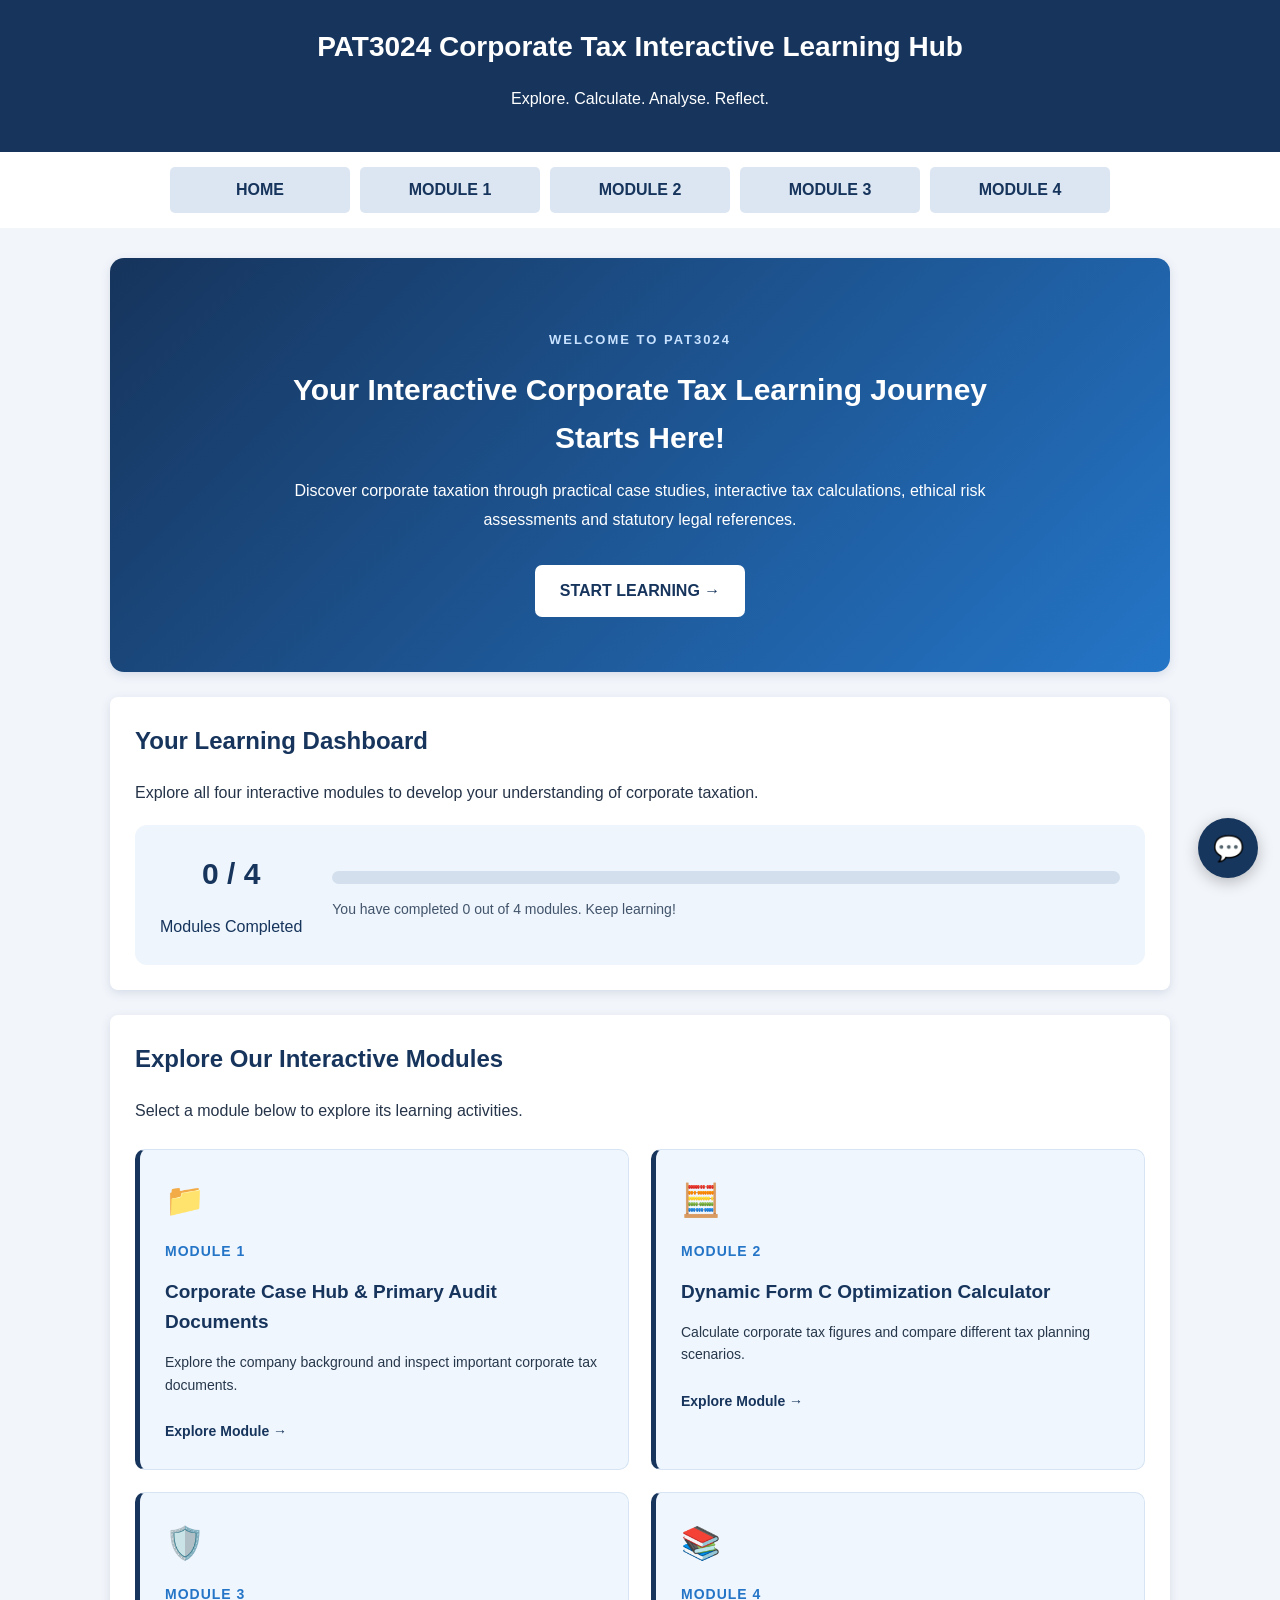
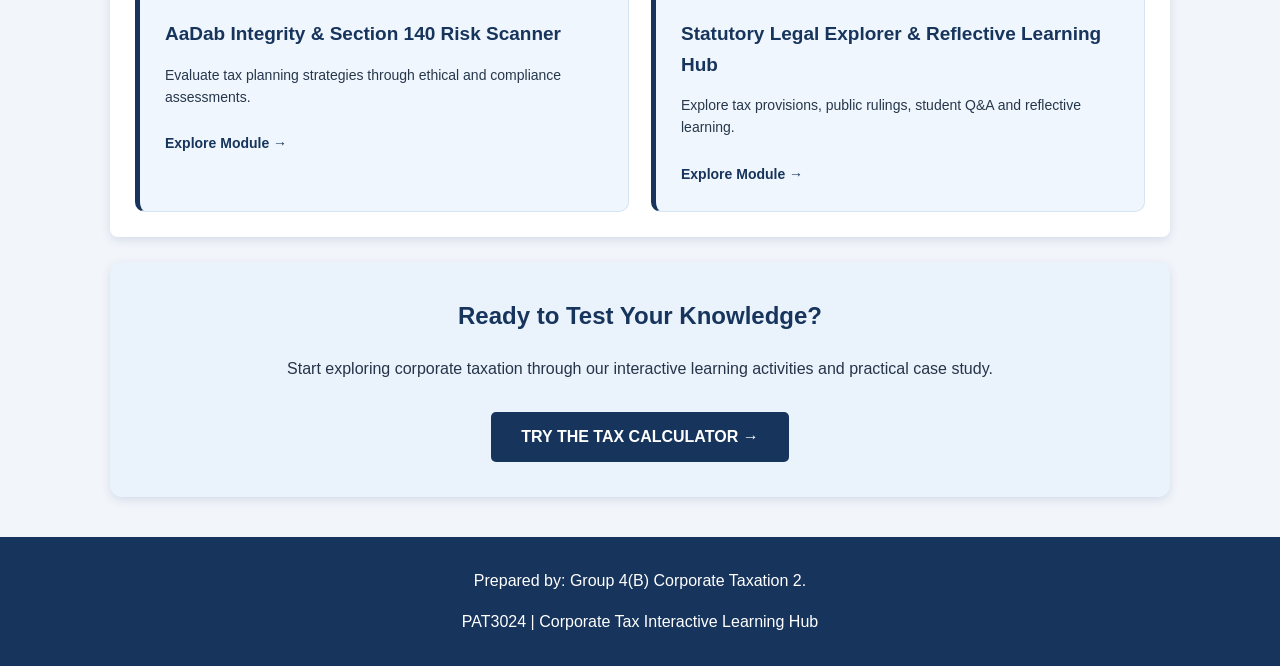
==== commit c129b8d2: "Update index.html" ====
--- a/index.html
+++ b/index.html
@@ -195,5 +195,7 @@
 
     </script>
 
+<script src="chatbot.js"></script>
+
 </body>
 </html>
--- a/style.css
+++ b/style.css
@@ -3969,3 +3969,155 @@
         width: 100%;
     }
 }
+
+/* =========================================
+   MODULE 1 - ORGANIZED LAYOUT
+========================================= */
+
+/* Consistent spacing between sections */
+#company-background,
+#audit-documents,
+#supporting-notes,
+#continue-to-module-2 {
+    margin-top: 28px;
+    margin-bottom: 28px;
+    border-radius: 14px;
+}
+
+/* Company overview */
+#company-background {
+    background: #ffffff;
+    padding: 30px;
+    box-shadow: 0 4px 14px rgba(22, 52, 92, 0.07);
+}
+
+#company-background h2 {
+    margin-bottom: 20px;
+}
+
+#company-background h3 {
+    margin-bottom: 18px;
+}
+
+/* Primary documents - two-column layout */
+#audit-documents .document-list {
+    display: grid;
+    grid-template-columns: repeat(2, minmax(0, 1fr));
+    gap: 18px;
+}
+
+#audit-documents .document-card {
+    margin: 0;
+    min-width: 0;
+    border-radius: 12px;
+    background: #f5f8fd;
+}
+
+#audit-documents .document-card summary {
+    padding: 20px;
+}
+
+/* Supporting notes - two-column layout */
+#supporting-notes {
+    display: grid;
+    grid-template-columns: repeat(2, minmax(0, 1fr));
+    gap: 14px;
+    padding: 30px;
+    background: #ffffff;
+    box-shadow: 0 4px 14px rgba(22, 52, 92, 0.07);
+}
+
+#supporting-notes > h2,
+#supporting-notes > p {
+    grid-column: 1 / -1;
+}
+
+#supporting-notes .document-card {
+    margin: 0;
+    min-width: 0;
+    align-self: start;
+}
+
+/* Cleaner reading experience */
+#supporting-notes .document-card summary {
+    line-height: 1.5;
+}
+
+#supporting-notes .document-card[open] {
+    grid-column: 1 / -1;
+}
+
+/* Continue button section */
+#continue-to-module-2 {
+    margin-top: 30px;
+    margin-bottom: 30px;
+}
+
+/* Mobile layout */
+@media screen and (max-width: 700px) {
+    #audit-documents .document-list,
+    #supporting-notes {
+        grid-template-columns: 1fr;
+    }
+
+    #supporting-notes {
+        padding: 20px;
+    }
+
+    #supporting-notes > h2,
+    #supporting-notes > p,
+    #supporting-notes .document-card[open] {
+        grid-column: 1;
+    }
+
+    #company-background {
+        padding: 22px;
+    }
+}
+
+/* SUPPORTING NOTES INSIDE PRIMARY DOCUMENT 4 */
+.supporting-notes-list {
+    display: grid;
+    grid-template-columns: repeat(2, minmax(0, 1fr));
+    gap: 14px;
+    margin-top: 20px;
+}
+
+.supporting-note {
+    background: #ffffff;
+    border: 1px solid #d7e2f0;
+    border-left: 4px solid #2563eb;
+    border-radius: 10px;
+    padding: 18px;
+}
+
+.supporting-note summary {
+    color: #17365d;
+    font-weight: 700;
+    cursor: pointer;
+    line-height: 1.6;
+}
+
+.supporting-note[open] {
+    grid-column: 1 / -1;
+}
+
+.supporting-note p {
+    line-height: 1.7;
+}
+
+@media (max-width: 650px) {
+    .supporting-notes-list {
+        grid-template-columns: 1fr;
+    }
+}
+/* CENTER THE CONTINUE TO MODULE 2 SECTION */
+#continue-to-module-2 {
+    grid-column: 1 / -1;
+    justify-self: center;
+    width: 100%;
+    max-width: 600px;
+    margin: 30px auto;
+    text-align: center;
+    box-sizing: border-box;
+}
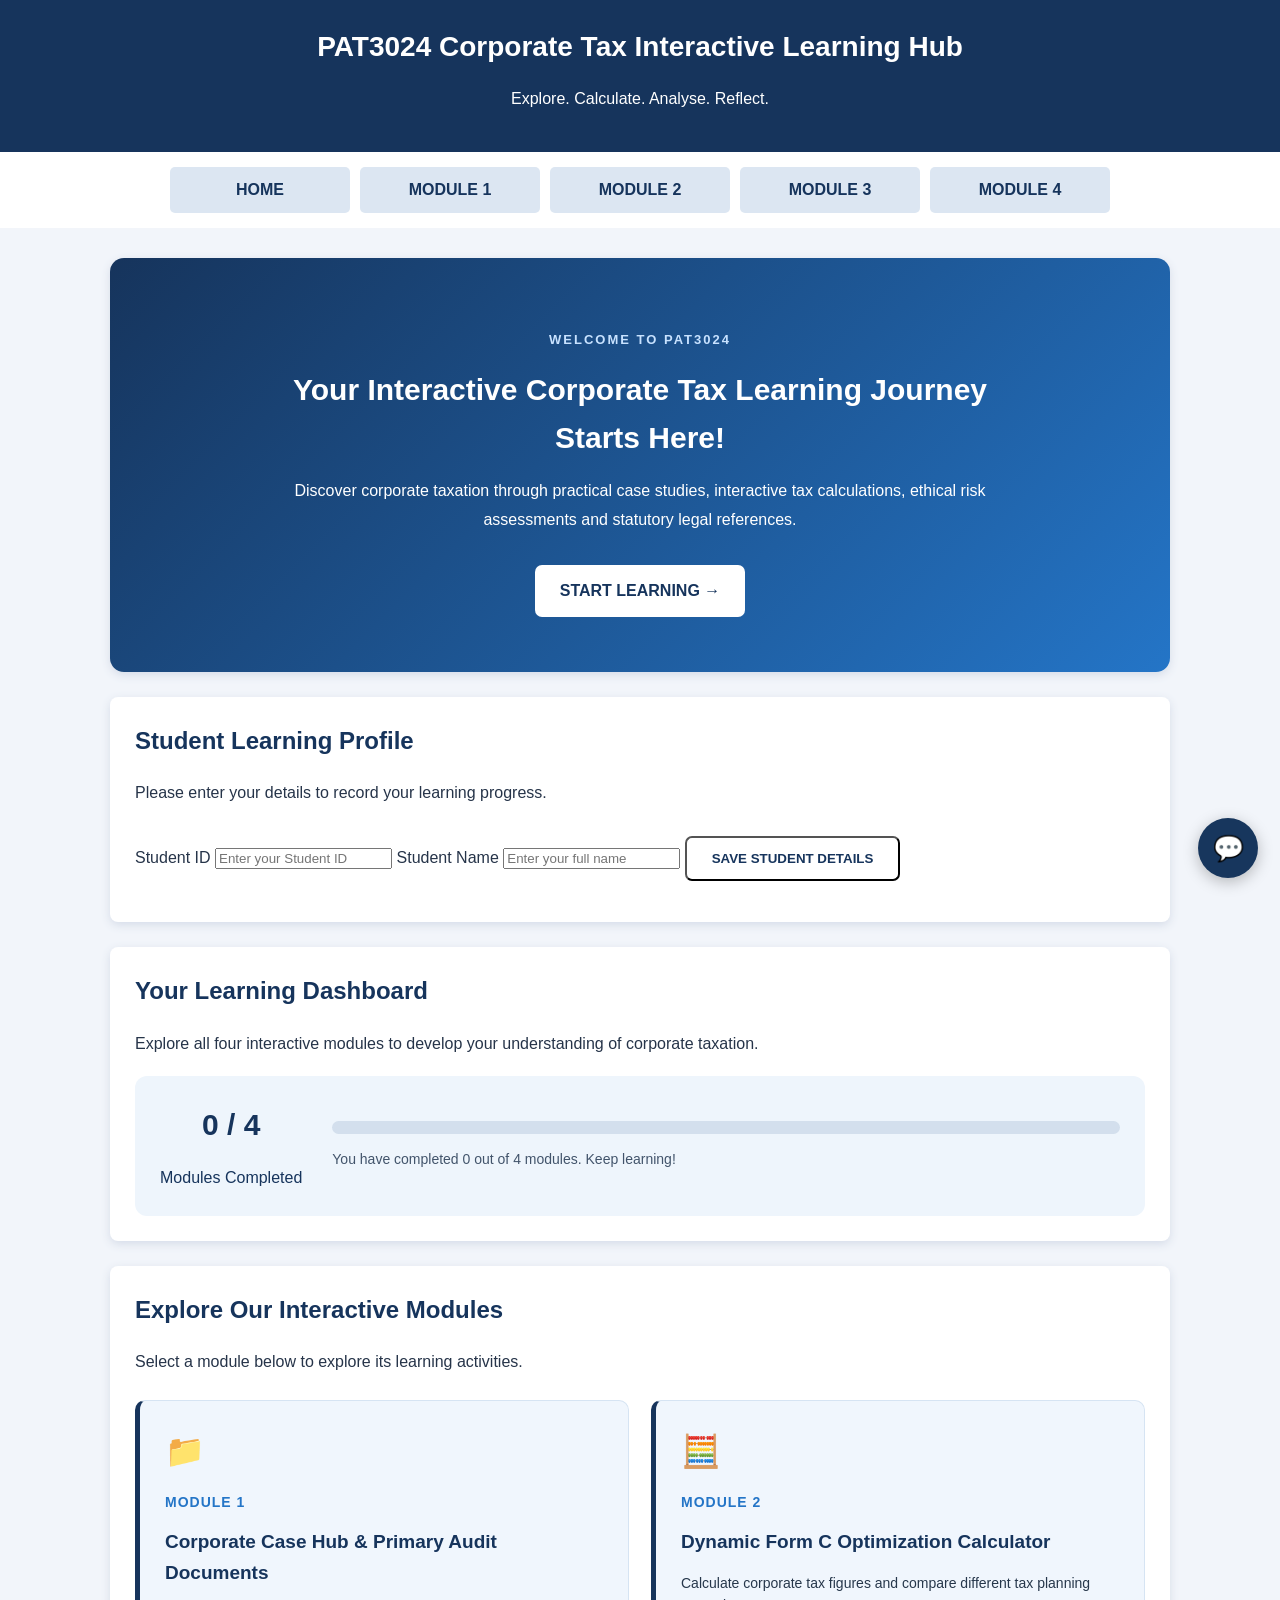
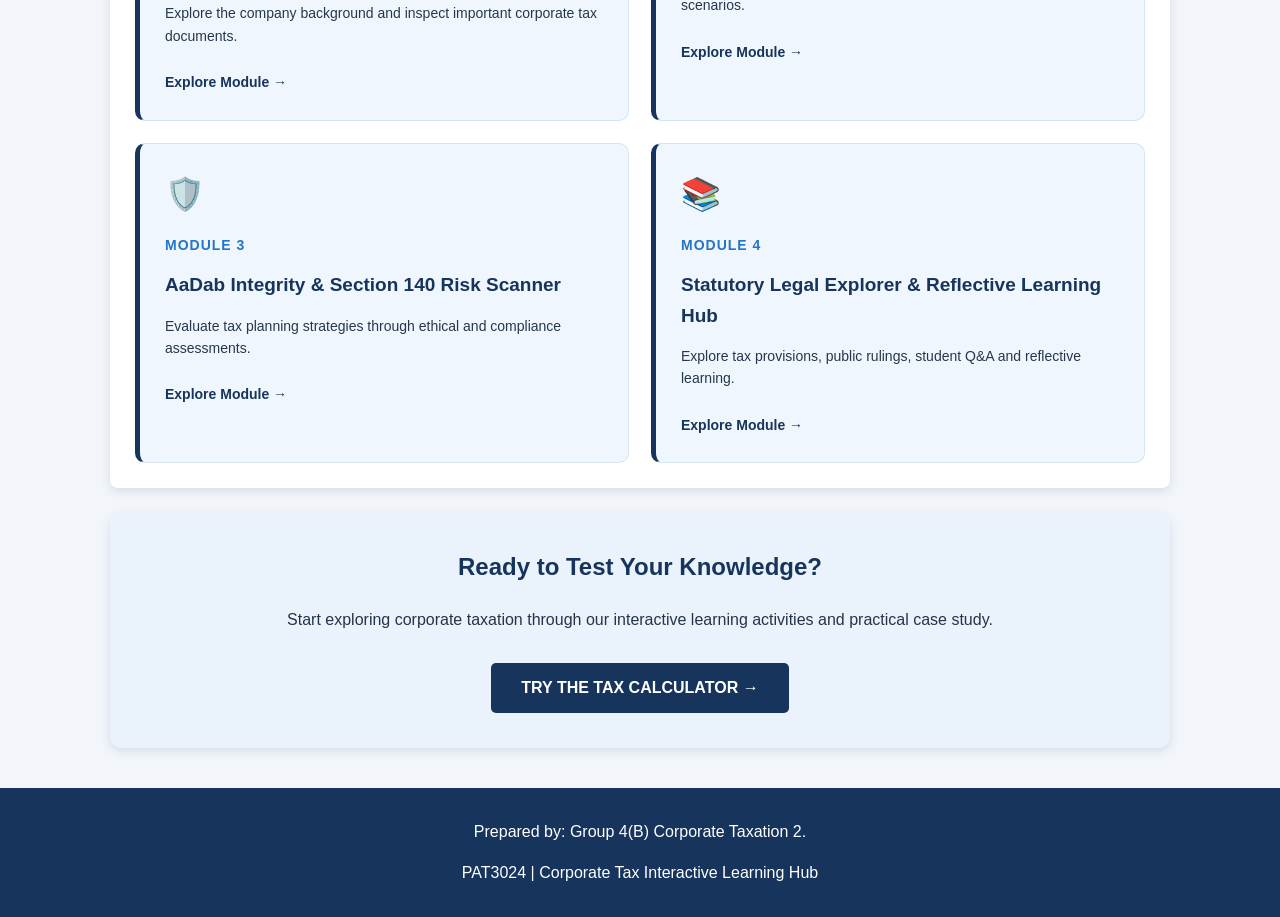
==== commit 0ce1424a: "Update index.html" ====
--- a/index.html
+++ b/index.html
@@ -47,7 +47,42 @@
 
         </section>
 
-
+        <!-- Student Details -->
+        <section id="student-details">
+
+            <h2>Student Learning Profile</h2>
+
+            <p>Please enter your details to record your learning progress.</p>
+
+            <div class="student-form">
+
+                <label for="student-id">Student ID</label>
+                <input
+                    type="text"
+                    id="student-id"
+                    placeholder="Enter your Student ID"
+                >
+
+                <label for="student-name">Student Name</label>
+                <input
+                    type="text"
+                    id="student-name"
+                    placeholder="Enter your full name"
+                >
+
+                <button
+                    type="button"
+                    class="main-button"
+                    onclick="saveStudentDetails()"
+                >
+                    SAVE STUDENT DETAILS
+                </button>
+
+                <p id="student-message"></p>
+
+            </div>
+
+        </section>
         <!-- Learning Progress -->
         <section id="learning-progress">
 
@@ -160,7 +195,43 @@
 
     <!-- Homepage Learning Progress Script -->
     <script>
-
+        // Save student details
+        function saveStudentDetails() {
+
+            const studentId = document
+                .getElementById("student-id")
+                .value.trim();
+
+            const studentName = document
+                .getElementById("student-name")
+                .value.trim();
+
+            if (!studentId || !studentName) {
+                document.getElementById("student-message").textContent =
+                    "Please enter both your Student ID and Student Name.";
+                return;
+            }
+
+            localStorage.setItem("pat3024_student_id", studentId);
+            localStorage.setItem("pat3024_student_name", studentName);
+
+            document.getElementById("student-message").textContent =
+                "Student details saved successfully!";
+
+        }
+
+        // Load saved student details
+        function loadStudentDetails() {
+
+            document.getElementById("student-id").value =
+                localStorage.getItem("pat3024_student_id") || "";
+
+            document.getElementById("student-name").value =
+                localStorage.getItem("pat3024_student_name") || "";
+
+        }
+
+        loadStudentDetails();
         function updateProgress() {
 
             let completed = JSON.parse(
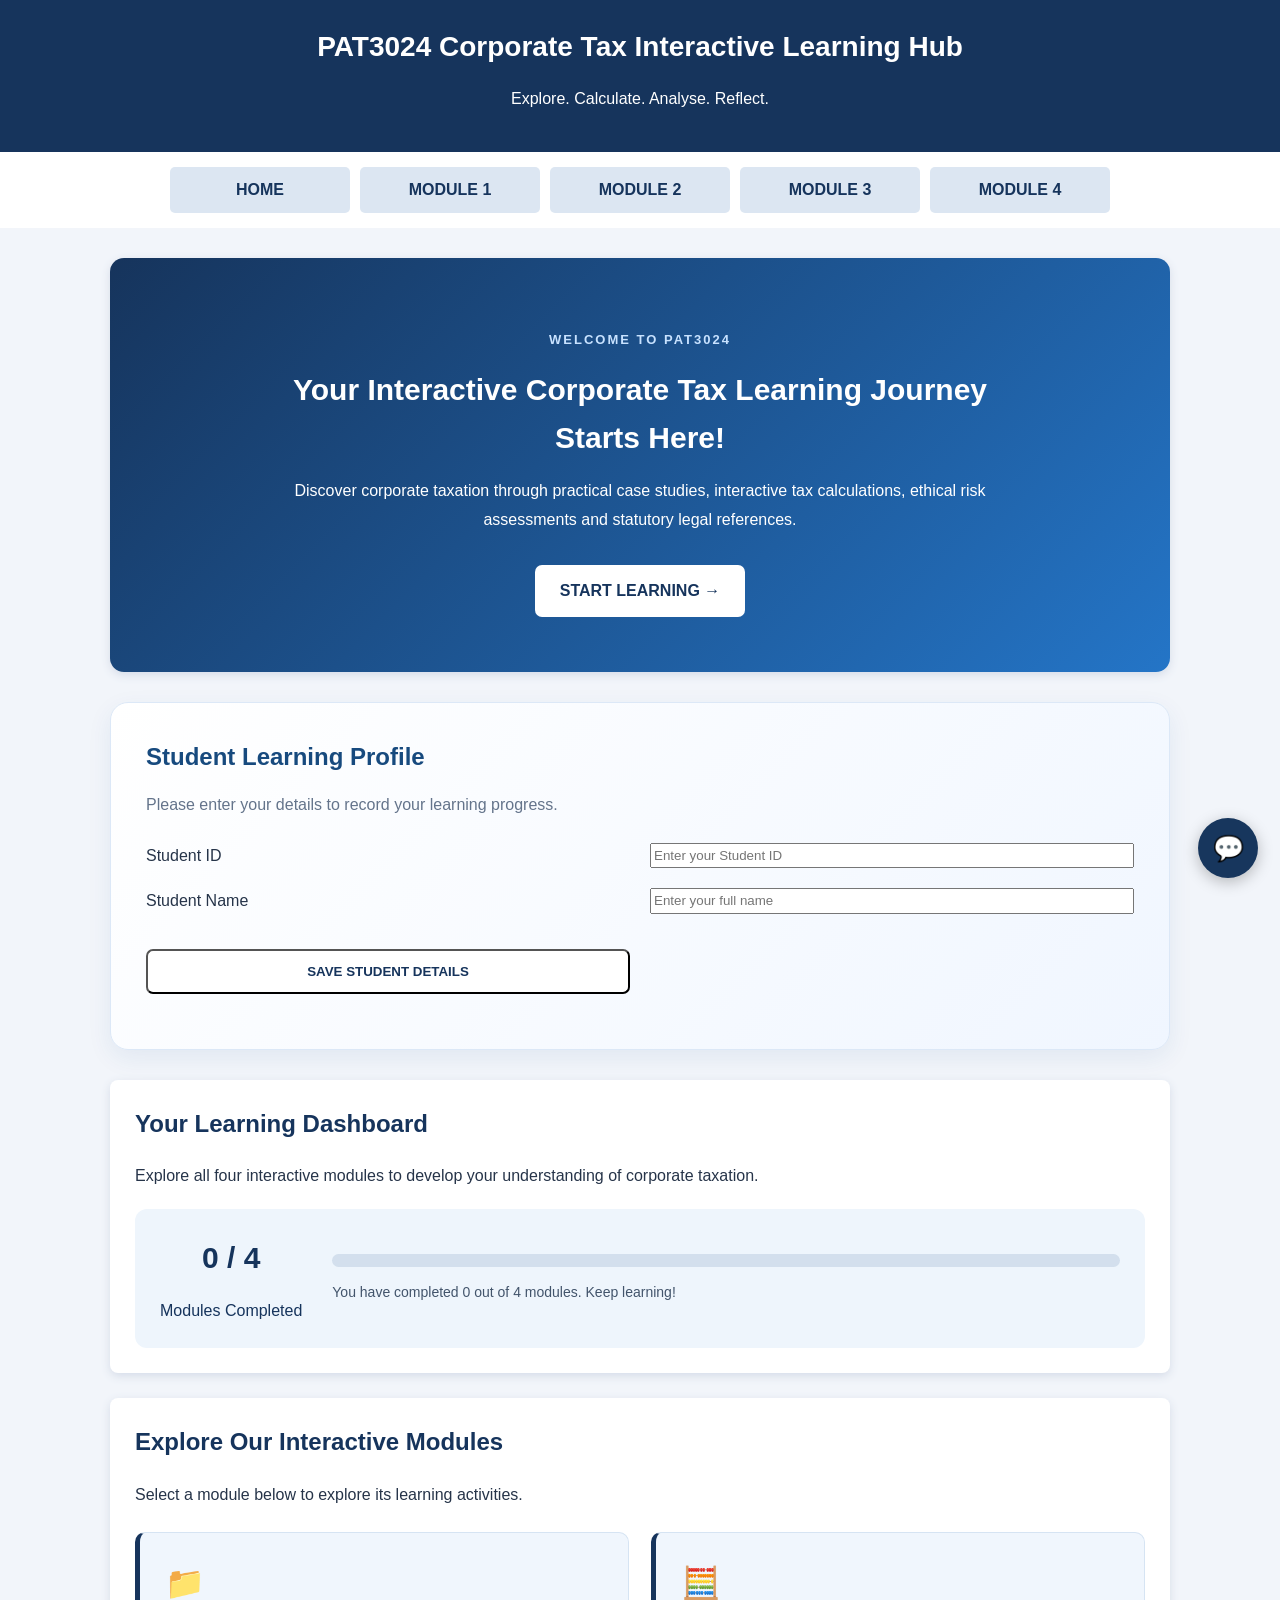
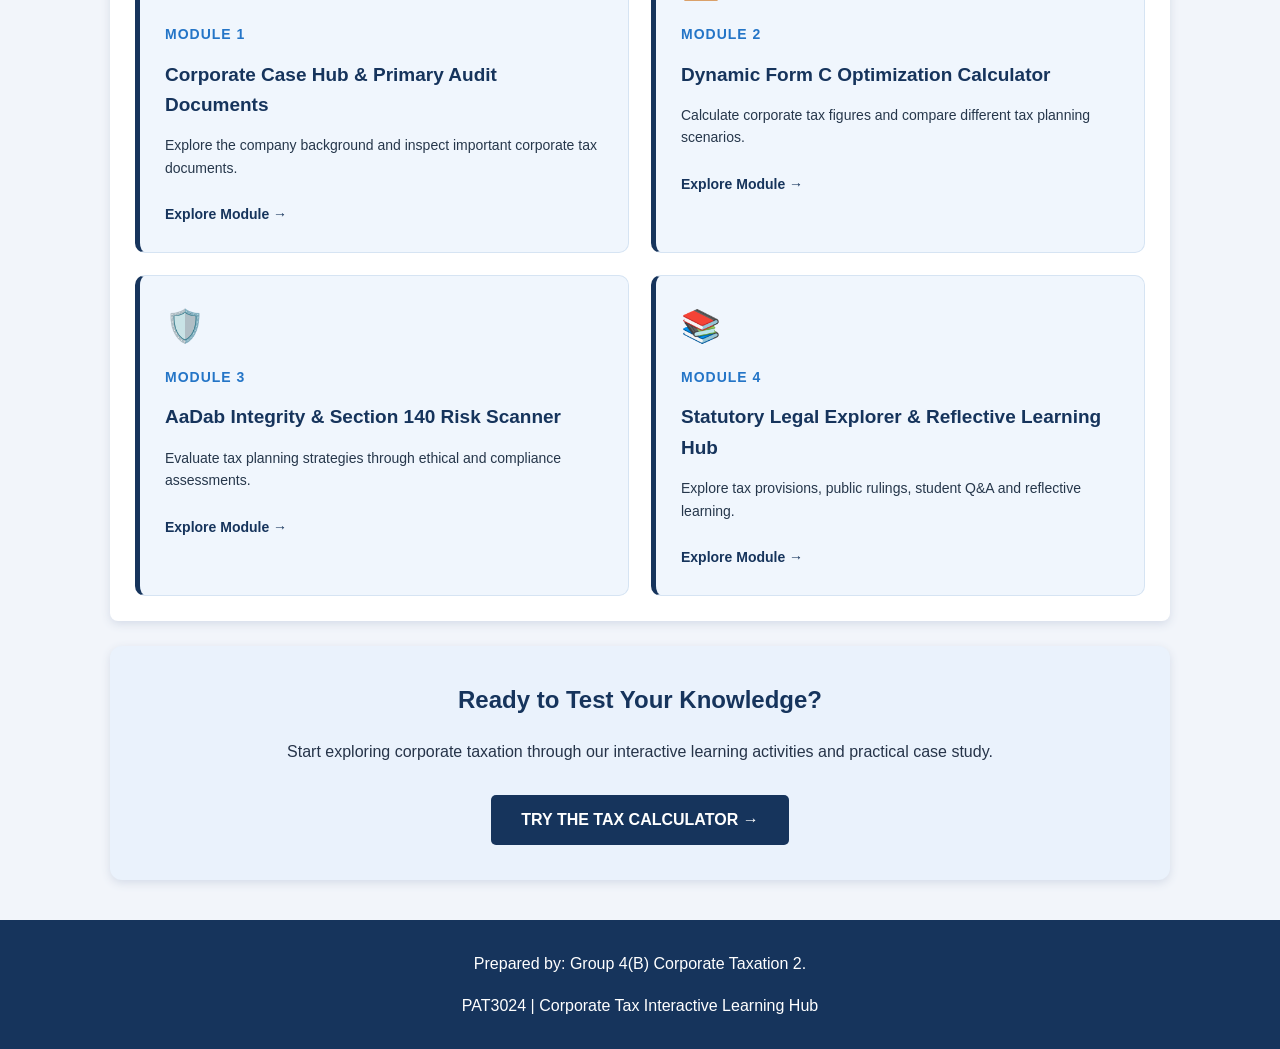
==== commit 8c0a63ba: "Update index.html" ====
--- a/index.html
+++ b/index.html
@@ -196,29 +196,70 @@
     <!-- Homepage Learning Progress Script -->
     <script>
         // Save student details
-        function saveStudentDetails() {
-
-            const studentId = document
-                .getElementById("student-id")
-                .value.trim();
-
-            const studentName = document
-                .getElementById("student-name")
-                .value.trim();
-
-            if (!studentId || !studentName) {
-                document.getElementById("student-message").textContent =
-                    "Please enter both your Student ID and Student Name.";
-                return;
-            }
-
-            localStorage.setItem("pat3024_student_id", studentId);
-            localStorage.setItem("pat3024_student_name", studentName);
-
-            document.getElementById("student-message").textContent =
-                "Student details saved successfully!";
-
+function saveStudentDetails() {
+
+    const studentId = document
+        .getElementById("student-id")
+        .value.trim();
+
+    const studentName = document
+        .getElementById("student-name")
+        .value.trim();
+
+    const message = document.getElementById("student-message");
+
+    if (!studentId || !studentName) {
+        message.textContent =
+            "Please enter both your Student ID and Student Name.";
+        return;
+    }
+
+    // Save student details in the browser
+    localStorage.setItem("pat3024_student_id", studentId);
+    localStorage.setItem("pat3024_student_name", studentName);
+
+    message.textContent = "Saving student details to database...";
+
+    // Google Sheets database connection
+    const databaseURL =
+        "https://script.google.com/macros/s/AKfycbzMTQdlG2HyBHNjGvmLmKcgSR7vckYUXINwfI7GfNqkddwnPwrePOvN9IP98qlk8ZzR4g/exec";
+
+    // Create a callback to receive the database response
+    window.pat3024ProgressCallback = function(response) {
+
+        if (response.success) {
+            message.textContent =
+                "Student details saved successfully to Google Sheets!";
+        } else {
+            message.textContent =
+                "Database error: " + response.message;
         }
+
+    };
+
+    // Send student details to Google Sheets
+    const params = new URLSearchParams({
+        action: "save",
+        studentId: studentId,
+        studentName: studentName,
+        completionStatus: "Started",
+        quizScore: "",
+        reflectionCompleted: "No",
+        callback: "pat3024ProgressCallback"
+    });
+
+    const script = document.createElement("script");
+
+    script.src = databaseURL + "?" + params.toString();
+
+    script.onerror = function() {
+        message.textContent =
+            "Unable to connect to Google Sheets. Please try again.";
+    };
+
+    document.body.appendChild(script);
+
+}
 
         // Load saved student details
         function loadStudentDetails() {
--- a/style.css
+++ b/style.css
@@ -4121,3 +4121,104 @@
     text-align: center;
     box-sizing: border-box;
 }
+/* ================================
+   STUDENT LEARNING PROFILE
+================================ */
+
+#student-details {
+    background: linear-gradient(135deg, #ffffff, #f0f6ff);
+    border: 1px solid #dce8f7;
+    border-radius: 18px;
+    padding: 35px;
+    margin: 30px auto;
+    box-shadow: 0 8px 25px rgba(30, 80, 140, 0.08);
+}
+
+#student-details h2 {
+    color: #174a7e;
+    margin-bottom: 10px;
+}
+
+#student-details > p {
+    color: #64748b;
+    margin-bottom: 25px;
+}
+
+.student-form {
+    display: grid;
+    grid-template-columns: 1fr 1fr;
+    gap: 20px;
+}
+
+.student-field {
+    display: flex;
+    flex-direction: column;
+    gap: 9px;
+}
+
+.student-field label {
+    font-weight: 600;
+    color: #25496b;
+    font-size: 14px;
+}
+
+.student-field input {
+    width: 100%;
+    box-sizing: border-box;
+    padding: 15px 16px;
+    border: 1px solid #d3dfed;
+    border-radius: 10px;
+    background: #ffffff;
+    font-size: 15px;
+    outline: none;
+    transition: 0.2s;
+}
+
+.student-field input:focus {
+    border-color: #2878c7;
+    box-shadow: 0 0 0 3px rgba(40, 120, 199, 0.12);
+}
+
+.student-save-button {
+    grid-column: 1 / -1;
+    width: 100%;
+    padding: 15px;
+    border: none;
+    border-radius: 10px;
+    background: linear-gradient(135deg, #1d5f9e, #287dcc);
+    color: white;
+    font-size: 14px;
+    font-weight: bold;
+    letter-spacing: 0.5px;
+    cursor: pointer;
+    transition: 0.25s;
+}
+
+.student-save-button:hover {
+    transform: translateY(-2px);
+    box-shadow: 0 6px 15px rgba(40, 120, 199, 0.25);
+}
+
+#student-message {
+    grid-column: 1 / -1;
+    margin: 0;
+    color: #21845a;
+    font-weight: 600;
+    text-align: center;
+}
+
+/* Mobile layout */
+@media (max-width: 600px) {
+    #student-details {
+        padding: 22px;
+    }
+
+    .student-form {
+        grid-template-columns: 1fr;
+    }
+
+    .student-save-button,
+    #student-message {
+        grid-column: 1;
+    }
+}
